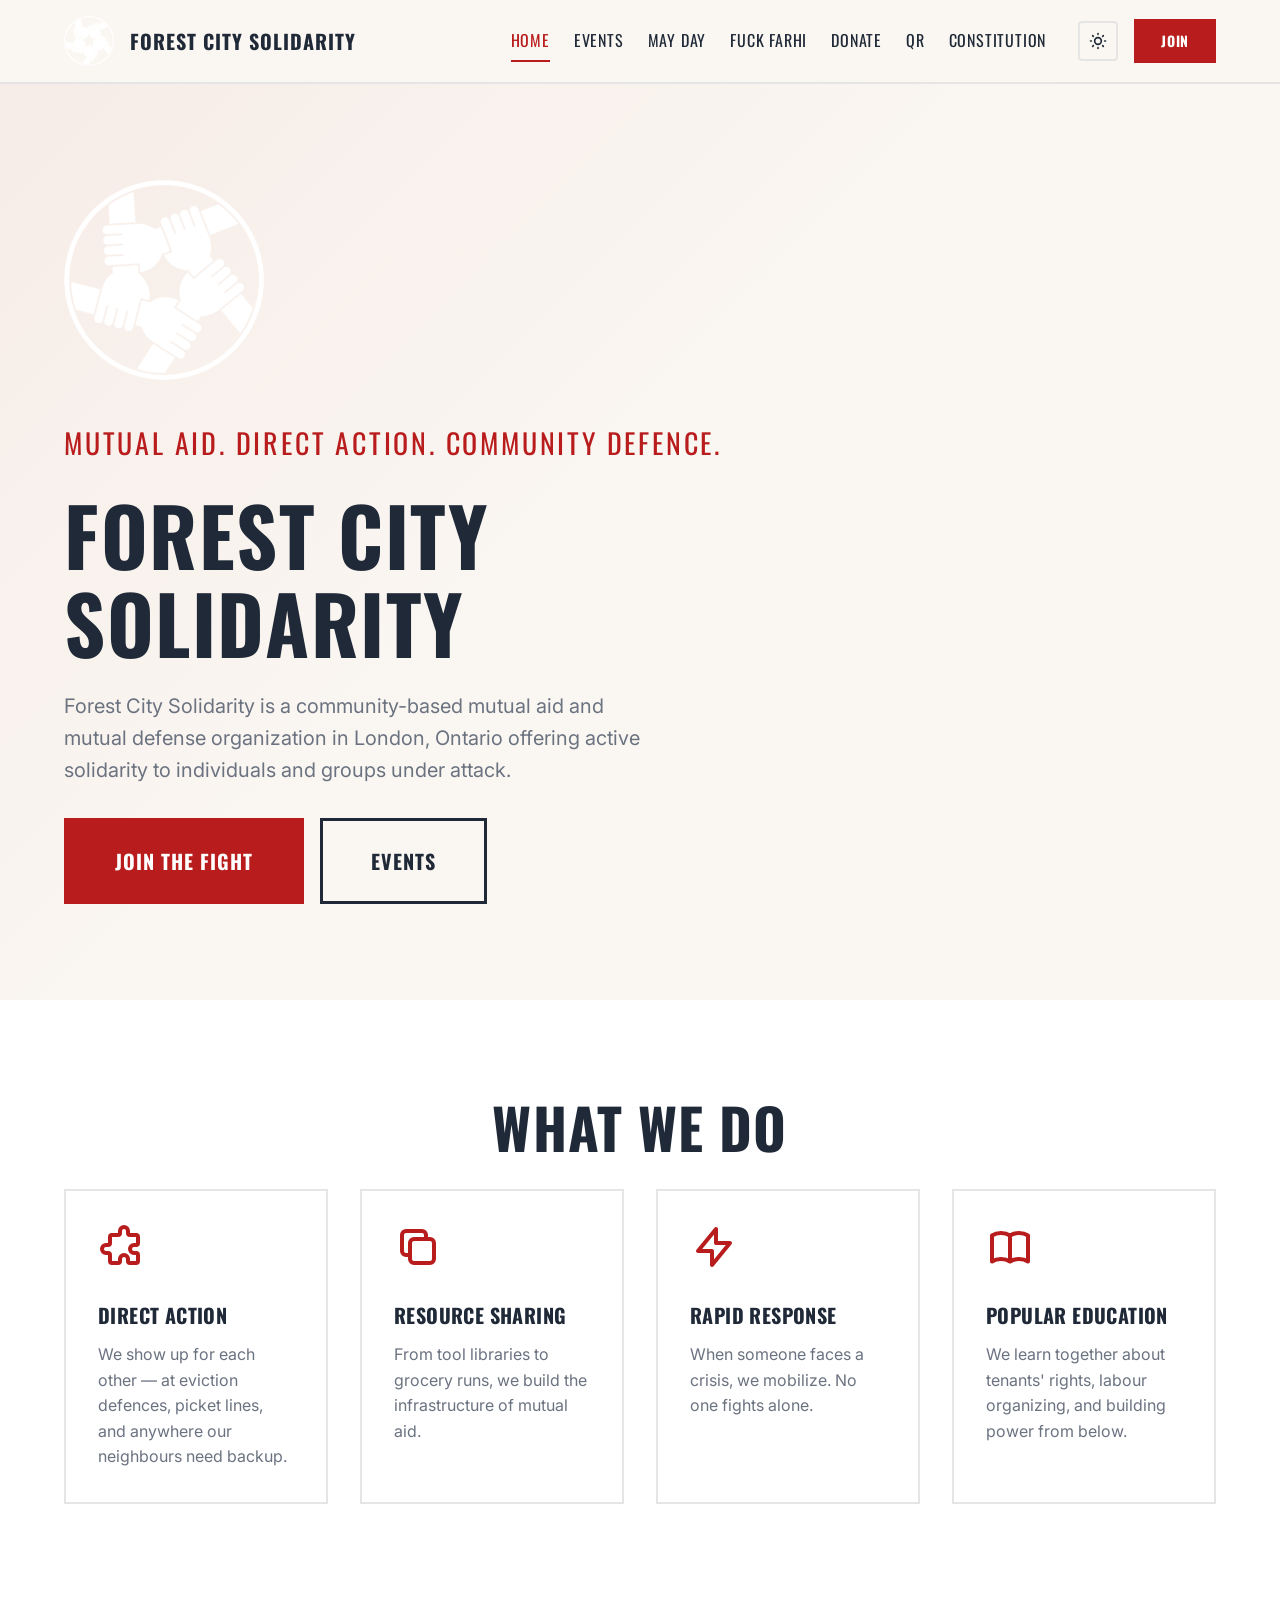
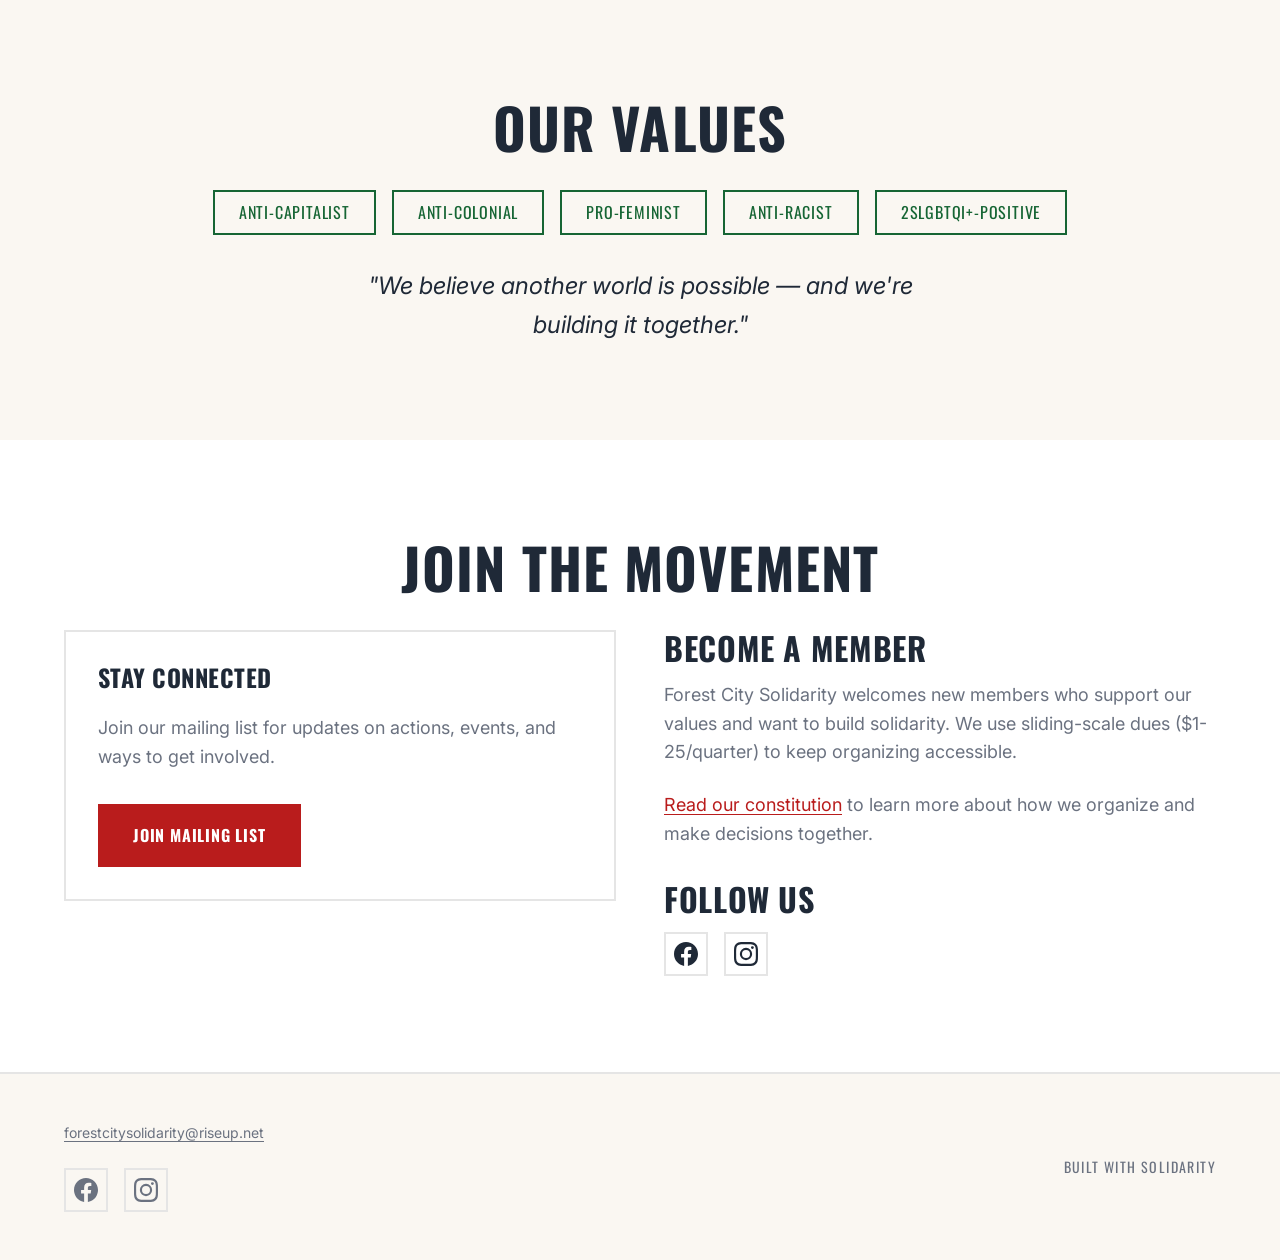
==== index.html @ 0727f21e "Initial import from forestcitysolidarity/site with donate page and nav updates" ====
<!DOCTYPE html>
<html lang="en">
<head>
  <meta charset="UTF-8">
  <meta name="viewport" content="width=device-width, initial-scale=1.0">
  <meta name="description" content="Forest City Solidarity is a community-based mutual aid and mutual defense organization in London, Ontario offering active solidarity to individuals and groups under attack.">
  <meta name="theme-color" content="#1A1A1A">

  <!-- Open Graph -->
  <meta property="og:title" content="Forest City Solidarity">
  <meta property="og:description" content="Mutual aid. Direct action. Community defence.">
  <meta property="og:type" content="website">
  <meta property="og:url" content="https://fcsolidarity.ca">
  <meta property="og:image" content="https://fcsolidarity.ca/images/og-image.png">

  <!-- Twitter -->
  <meta name="twitter:card" content="summary_large_image">
  <meta name="twitter:title" content="Forest City Solidarity">
  <meta name="twitter:description" content="Mutual aid. Direct action. Community defence.">

  <title>Forest City Solidarity</title>

  <!-- Fonts -->
  <link rel="preconnect" href="https://fonts.googleapis.com">
  <link rel="preconnect" href="https://fonts.gstatic.com" crossorigin>
  <link href="https://fonts.googleapis.com/css2?family=Inter:wght@400;500;600;700&family=Oswald:wght@500;700&display=swap" rel="stylesheet">

  <!-- Styles -->
  <link rel="stylesheet" href="css/style.css">

  <!-- Favicon -->
  <link rel="icon" href="favicon.ico" type="image/x-icon">
</head>
<body>
  <!-- Skip Link -->
  <a href="#main" class="skip-link">Skip to main content</a>

  <!-- Header -->
  <header class="header">
    <div class="header__inner">
      <a href="/" class="header__logo">
        <img src="images/logo.png" alt="Forest City Solidarity logo" width="50" height="50">
        <span class="header__logo-text">Forest City Solidarity</span>
      </a>

      <!-- Desktop Navigation -->
      <nav class="nav" aria-label="Main navigation">
        <ul class="nav__list">
          <li><a href="/" class="nav__link nav__link--active">Home</a></li>
          <li><a href="events.html" class="nav__link">Events</a></li>
          <li><a href="mayday.html" class="nav__link">May Day</a></li>
          <li><a href="farhi.html" class="nav__link">Fuck Farhi</a></li>
          <li><a href="donate.html" class="nav__link">Donate</a></li>
          <li><a href="https://fcs-qr.vercel.app" class="nav__link" target="_blank" rel="noopener noreferrer">QR</a></li>
          <li><a href="constitution.html" class="nav__link">Constitution</a></li>
        </ul>
        <div class="nav__actions">
          <button class="theme-toggle" data-theme-toggle aria-label="Switch to light mode">
            <svg class="theme-toggle__moon" xmlns="http://www.w3.org/2000/svg" fill="none" viewBox="0 0 24 24" stroke="currentColor" aria-hidden="true">
              <path stroke-linecap="round" stroke-linejoin="round" stroke-width="2" d="M20.354 15.354A9 9 0 018.646 3.646 9.003 9.003 0 0012 21a9.003 9.003 0 008.354-5.646z"/>
            </svg>
            <svg class="theme-toggle__sun" xmlns="http://www.w3.org/2000/svg" fill="none" viewBox="0 0 24 24" stroke="currentColor" aria-hidden="true">
              <path stroke-linecap="round" stroke-linejoin="round" stroke-width="2" d="M12 3v1m0 16v1m9-9h-1M4 12H3m15.364 6.364l-.707-.707M6.343 6.343l-.707-.707m12.728 0l-.707.707M6.343 17.657l-.707.707M16 12a4 4 0 11-8 0 4 4 0 018 0z"/>
            </svg>
          </button>
          <a href="#join" class="btn btn--primary btn--small">Join</a>
        </div>
      </nav>

      <!-- Mobile Navigation Toggle -->
      <button class="nav-toggle" data-nav-toggle aria-label="Open menu" aria-expanded="false" aria-controls="mobile-nav">
        <span class="nav-toggle__bar"></span>
        <span class="nav-toggle__bar"></span>
        <span class="nav-toggle__bar"></span>
      </button>
    </div>

    <!-- Mobile Navigation -->
    <nav class="mobile-nav" id="mobile-nav" data-mobile-nav aria-label="Mobile navigation">
      <ul class="mobile-nav__list">
        <li><a href="/" class="mobile-nav__link">Home</a></li>
        <li><a href="events.html" class="mobile-nav__link">Events</a></li>
        <li><a href="mayday.html" class="mobile-nav__link">May Day</a></li>
        <li><a href="farhi.html" class="mobile-nav__link">Fuck Farhi</a></li>
        <li><a href="donate.html" class="mobile-nav__link">Donate</a></li>
        <li><a href="https://fcs-qr.vercel.app" class="mobile-nav__link" target="_blank" rel="noopener noreferrer">QR</a></li>
        <li><a href="constitution.html" class="mobile-nav__link">Constitution</a></li>
      </ul>
      <div class="mobile-nav__actions">
        <button class="theme-toggle" data-theme-toggle aria-label="Switch to light mode">
          <svg class="theme-toggle__moon" xmlns="http://www.w3.org/2000/svg" fill="none" viewBox="0 0 24 24" stroke="currentColor" aria-hidden="true">
            <path stroke-linecap="round" stroke-linejoin="round" stroke-width="2" d="M20.354 15.354A9 9 0 018.646 3.646 9.003 9.003 0 0012 21a9.003 9.003 0 008.354-5.646z"/>
          </svg>
          <svg class="theme-toggle__sun" xmlns="http://www.w3.org/2000/svg" fill="none" viewBox="0 0 24 24" stroke="currentColor" aria-hidden="true">
            <path stroke-linecap="round" stroke-linejoin="round" stroke-width="2" d="M12 3v1m0 16v1m9-9h-1M4 12H3m15.364 6.364l-.707-.707M6.343 6.343l-.707-.707m12.728 0l-.707.707M6.343 17.657l-.707.707M16 12a4 4 0 11-8 0 4 4 0 018 0z"/>
          </svg>
        </button>
        <a href="#join" class="btn btn--primary">Join</a>
      </div>
    </nav>
  </header>

  <!-- Main Content -->
  <main id="main">

    <!-- Hero Section -->
    <section class="hero">
      <div class="container">
        <div class="hero__content">
          <img src="images/logo.png" alt="" class="hero__logo" aria-hidden="true">
          <p class="hero__tagline">Mutual aid. Direct action. Community defence.</p>
          <h1 class="hero__title">Forest City Solidarity</h1>
          <p class="hero__description">
            Forest City Solidarity is a community-based mutual aid and mutual defense organization in London, Ontario offering active solidarity to individuals and groups under attack.
          </p>
          <div class="hero__actions">
            <a href="#join" class="btn btn--primary btn--large">Join the Fight</a>
            <a href="events.html" class="btn btn--secondary btn--large">Events</a>
          </div>
        </div>
      </div>
    </section>


    <!-- What We Do Section -->
    <section class="pillars" id="what-we-do">
      <div class="container">
        <h2 class="text-center">What We Do</h2>
        <div class="pillars__grid">

          <article class="pillar">
            <svg class="pillar__icon" xmlns="http://www.w3.org/2000/svg" fill="none" viewBox="0 0 24 24" stroke="currentColor" aria-hidden="true">
              <path stroke-linecap="round" stroke-linejoin="round" stroke-width="2" d="M11 4a2 2 0 114 0v1a1 1 0 001 1h3a1 1 0 011 1v3a1 1 0 01-1 1h-1a2 2 0 100 4h1a1 1 0 011 1v3a1 1 0 01-1 1h-3a1 1 0 01-1-1v-1a2 2 0 10-4 0v1a1 1 0 01-1 1H7a1 1 0 01-1-1v-3a1 1 0 00-1-1H4a2 2 0 110-4h1a1 1 0 001-1V7a1 1 0 011-1h3a1 1 0 001-1V4z"/>
            </svg>
            <h3 class="pillar__title">Direct Action</h3>
            <p class="pillar__description">
              We show up for each other — at eviction defences, picket lines, and anywhere our neighbours need backup.
            </p>
          </article>

          <article class="pillar">
            <svg class="pillar__icon" xmlns="http://www.w3.org/2000/svg" fill="none" viewBox="0 0 24 24" stroke="currentColor" aria-hidden="true">
              <path stroke-linecap="round" stroke-linejoin="round" stroke-width="2" d="M8 16H6a2 2 0 01-2-2V6a2 2 0 012-2h8a2 2 0 012 2v2m-6 12h8a2 2 0 002-2v-8a2 2 0 00-2-2h-8a2 2 0 00-2 2v8a2 2 0 002 2z"/>
            </svg>
            <h3 class="pillar__title">Resource Sharing</h3>
            <p class="pillar__description">
              From tool libraries to grocery runs, we build the infrastructure of mutual aid.
            </p>
          </article>

          <article class="pillar">
            <svg class="pillar__icon" xmlns="http://www.w3.org/2000/svg" fill="none" viewBox="0 0 24 24" stroke="currentColor" aria-hidden="true">
              <path stroke-linecap="round" stroke-linejoin="round" stroke-width="2" d="M13 10V3L4 14h7v7l9-11h-7z"/>
            </svg>
            <h3 class="pillar__title">Rapid Response</h3>
            <p class="pillar__description">
              When someone faces a crisis, we mobilize. No one fights alone.
            </p>
          </article>

          <article class="pillar">
            <svg class="pillar__icon" xmlns="http://www.w3.org/2000/svg" fill="none" viewBox="0 0 24 24" stroke="currentColor" aria-hidden="true">
              <path stroke-linecap="round" stroke-linejoin="round" stroke-width="2" d="M12 6.253v13m0-13C10.832 5.477 9.246 5 7.5 5S4.168 5.477 3 6.253v13C4.168 18.477 5.754 18 7.5 18s3.332.477 4.5 1.253m0-13C13.168 5.477 14.754 5 16.5 5c1.747 0 3.332.477 4.5 1.253v13C19.832 18.477 18.247 18 16.5 18c-1.746 0-3.332.477-4.5 1.253"/>
            </svg>
            <h3 class="pillar__title">Popular Education</h3>
            <p class="pillar__description">
              We learn together about tenants' rights, labour organizing, and building power from below.
            </p>
          </article>

        </div>
      </div>
    </section>

    <!-- Values Section -->
    <section class="values">
      <div class="container">
        <h2>Our Values</h2>
        <ul class="values__list">
          <li class="values__item">Anti-capitalist</li>
          <li class="values__item">Anti-colonial</li>
          <li class="values__item">Pro-feminist</li>
          <li class="values__item">Anti-racist</li>
          <li class="values__item">2SLGBTQI+-positive</li>
        </ul>
        <p class="values__statement">
          "We believe another world is possible — and we're building it together."
        </p>
      </div>
    </section>

    <!-- Join Section -->
    <section class="join" id="join">
      <div class="container">
        <h2 class="text-center">Join the Movement</h2>
        <div class="join__grid">

          <div class="join__form-wrapper">
            <h3 class="join__form-title">Stay Connected</h3>
            <p class="text-muted">Join our mailing list for updates on actions, events, and ways to get involved.</p>

            <div class="mt-lg">
              <a href="mailto:fcs-news-subscribe@lists.riseup.net?subject=subscribe" class="btn btn--primary">Join Mailing List</a>
            </div>
          </div>

          <div class="join__info">
            <h3>Become a Member</h3>
            <p>
              Forest City Solidarity welcomes new members who support our values and want to build solidarity. We use sliding-scale dues ($1-25/quarter) to keep organizing accessible.
            </p>
            <p>
              <a href="constitution.html">Read our constitution</a> to learn more about how we organize and make decisions together.
            </p>

            <div class="join__social">
              <h3>Follow Us</h3>
              <div class="social-links">
                <a href="https://facebook.com/forestcitysolidarity" class="social-link" aria-label="Facebook" target="_blank" rel="noopener noreferrer">
                  <svg xmlns="http://www.w3.org/2000/svg" viewBox="0 0 24 24" fill="currentColor" aria-hidden="true">
                    <path d="M24 12.073c0-6.627-5.373-12-12-12s-12 5.373-12 12c0 5.99 4.388 10.954 10.125 11.854v-8.385H7.078v-3.47h3.047V9.43c0-3.007 1.792-4.669 4.533-4.669 1.312 0 2.686.235 2.686.235v2.953H15.83c-1.491 0-1.956.925-1.956 1.874v2.25h3.328l-.532 3.47h-2.796v8.385C19.612 23.027 24 18.062 24 12.073z"/>
                  </svg>
                </a>
                <a href="https://instagram.com/forestcitysolidarity" class="social-link" aria-label="Instagram" target="_blank" rel="noopener noreferrer">
                  <svg xmlns="http://www.w3.org/2000/svg" viewBox="0 0 24 24" fill="currentColor" aria-hidden="true">
                    <path d="M12 2.163c3.204 0 3.584.012 4.85.07 3.252.148 4.771 1.691 4.919 4.919.058 1.265.069 1.645.069 4.849 0 3.205-.012 3.584-.069 4.849-.149 3.225-1.664 4.771-4.919 4.919-1.266.058-1.644.07-4.85.07-3.204 0-3.584-.012-4.849-.07-3.26-.149-4.771-1.699-4.919-4.92-.058-1.265-.07-1.644-.07-4.849 0-3.204.013-3.583.07-4.849.149-3.227 1.664-4.771 4.919-4.919 1.266-.057 1.645-.069 4.849-.069zM12 0C8.741 0 8.333.014 7.053.072 2.695.272.273 2.69.073 7.052.014 8.333 0 8.741 0 12c0 3.259.014 3.668.072 4.948.2 4.358 2.618 6.78 6.98 6.98C8.333 23.986 8.741 24 12 24c3.259 0 3.668-.014 4.948-.072 4.354-.2 6.782-2.618 6.979-6.98.059-1.28.073-1.689.073-4.948 0-3.259-.014-3.667-.072-4.947-.196-4.354-2.617-6.78-6.979-6.98C15.668.014 15.259 0 12 0zm0 5.838a6.162 6.162 0 100 12.324 6.162 6.162 0 000-12.324zM12 16a4 4 0 110-8 4 4 0 010 8zm6.406-11.845a1.44 1.44 0 100 2.881 1.44 1.44 0 000-2.881z"/>
                  </svg>
                </a>
              </div>
            </div>
          </div>

        </div>
      </div>
    </section>

  </main>

  <!-- Footer -->
  <footer class="footer">
    <div class="container">
      <div class="footer__inner">
        <div class="footer__info">
          <p><a href="mailto:forestcitysolidarity@riseup.net">forestcitysolidarity@riseup.net</a></p>
          <div class="social-links" style="margin-top: 0.5rem;">
            <a href="https://facebook.com/forestcitysolidarity" class="social-link" aria-label="Facebook" target="_blank" rel="noopener noreferrer">
              <svg xmlns="http://www.w3.org/2000/svg" viewBox="0 0 24 24" fill="currentColor" aria-hidden="true">
                <path d="M24 12.073c0-6.627-5.373-12-12-12s-12 5.373-12 12c0 5.99 4.388 10.954 10.125 11.854v-8.385H7.078v-3.47h3.047V9.43c0-3.007 1.792-4.669 4.533-4.669 1.312 0 2.686.235 2.686.235v2.953H15.83c-1.491 0-1.956.925-1.956 1.874v2.25h3.328l-.532 3.47h-2.796v8.385C19.612 23.027 24 18.062 24 12.073z"/>
              </svg>
            </a>
            <a href="https://instagram.com/forestcitysolidarity" class="social-link" aria-label="Instagram" target="_blank" rel="noopener noreferrer">
              <svg xmlns="http://www.w3.org/2000/svg" viewBox="0 0 24 24" fill="currentColor" aria-hidden="true">
                <path d="M12 2.163c3.204 0 3.584.012 4.85.07 3.252.148 4.771 1.691 4.919 4.919.058 1.265.069 1.645.069 4.849 0 3.205-.012 3.584-.069 4.849-.149 3.225-1.664 4.771-4.919 4.919-1.266.058-1.644.07-4.85.07-3.204 0-3.584-.012-4.849-.07-3.26-.149-4.771-1.699-4.919-4.92-.058-1.265-.07-1.644-.07-4.849 0-3.204.013-3.583.07-4.849.149-3.227 1.664-4.771 4.919-4.919 1.266-.057 1.645-.069 4.849-.069zM12 0C8.741 0 8.333.014 7.053.072 2.695.272.273 2.69.073 7.052.014 8.333 0 8.741 0 12c0 3.259.014 3.668.072 4.948.2 4.358 2.618 6.78 6.98 6.98C8.333 23.986 8.741 24 12 24c3.259 0 3.668-.014 4.948-.072 4.354-.2 6.782-2.618 6.979-6.98.059-1.28.073-1.689.073-4.948 0-3.259-.014-3.667-.072-4.947-.196-4.354-2.617-6.78-6.979-6.98C15.668.014 15.259 0 12 0zm0 5.838a6.162 6.162 0 100 12.324 6.162 6.162 0 000-12.324zM12 16a4 4 0 110-8 4 4 0 010 8zm6.406-11.845a1.44 1.44 0 100 2.881 1.44 1.44 0 000-2.881z"/>
              </svg>
            </a>
          </div>
        </div>
        <p class="footer__tagline">Built with solidarity</p>
      </div>
    </div>
  </footer>

  <!-- Scripts -->
  <script src="js/main.js"></script>

  <!-- Tally Script (uncomment when Tally forms are set up)
  <script>
    var d=document,w="https://tally.so/widgets/embed.js",v=function(){"undefined"!=typeof Tally?Tally.loadEmbeds():d.querySelectorAll("iframe[data-tally-src]:not([src])").forEach((function(e){e.src=e.dataset.tallySrc}))};if("undefined"!=typeof Tally)v();else if(d.querySelector('script[src="'+w+'"]')==null){var s=d.createElement("script");s.src=w,s.onload=v,s.onerror=v,d.body.appendChild(s)}
  </script>
  -->
</body>
</html>
---- css/style.css ----
/* ==========================================================================
   Forest City Solidarity - Main Stylesheet
   Dark mode default, Soviet poster boldness + anarchist DIY energy
   ========================================================================== */

/* --------------------------------------------------------------------------
   CSS Custom Properties (Design Tokens)
   -------------------------------------------------------------------------- */

:root {
  /* Dark mode (default) */
  --bg: #1A1A1A;
  --bg-elevated: #252525;
  --text: #FAF7F2;
  --text-muted: #A8A29E;
  --accent-red: #B91C1C;
  --accent-red-hover: #991B1B;
  --accent-green: #166534;
  --accent-green-hover: #14532D;
  --border: #333333;

  /* Typography */
  --font-headline: 'Oswald', 'Arial Narrow', sans-serif;
  --font-body: 'Inter', -apple-system, BlinkMacSystemFont, 'Segoe UI', sans-serif;

  /* Spacing */
  --space-xs: 0.5rem;
  --space-sm: 1rem;
  --space-md: 1.5rem;
  --space-lg: 2rem;
  --space-xl: 3rem;
  --space-2xl: 4rem;
  --space-3xl: 6rem;

  /* Layout */
  --max-width: 1200px;
  --content-width: 800px;

  /* Transitions */
  --transition: 0.2s ease;
}

[data-theme="light"] {
  --bg: #FAF7F2;
  --bg-elevated: #FFFFFF;
  --text: #1F2937;
  --text-muted: #6B7280;
  --border: #E5E5E5;
}

/* --------------------------------------------------------------------------
   Reset & Base Styles
   -------------------------------------------------------------------------- */

*, *::before, *::after {
  box-sizing: border-box;
  margin: 0;
  padding: 0;
}

html {
  scroll-behavior: smooth;
  font-size: 16px;
}

body {
  font-family: var(--font-body);
  font-size: 1.125rem;
  line-height: 1.6;
  color: var(--text);
  background-color: var(--bg);
  transition: background-color var(--transition), color var(--transition);
  -webkit-font-smoothing: antialiased;
  -moz-osx-font-smoothing: grayscale;
}

/* Skip link for accessibility */
.skip-link {
  position: absolute;
  top: -100%;
  left: 50%;
  transform: translateX(-50%);
  background: var(--accent-red);
  color: var(--text);
  padding: var(--space-sm) var(--space-md);
  z-index: 1000;
  text-decoration: none;
  font-weight: 600;
}

.skip-link:focus {
  top: var(--space-sm);
}

/* --------------------------------------------------------------------------
   Typography
   -------------------------------------------------------------------------- */

h1, h2, h3, h4, h5, h6 {
  font-family: var(--font-headline);
  font-weight: 700;
  line-height: 1.1;
  text-transform: uppercase;
  letter-spacing: 0.02em;
}

h1 {
  font-size: clamp(2.5rem, 8vw, 5rem);
}

h2 {
  font-size: clamp(2rem, 5vw, 3.5rem);
  margin-bottom: var(--space-lg);
}

h3 {
  font-size: clamp(1.5rem, 3vw, 2rem);
  margin-bottom: var(--space-sm);
}

p {
  margin-bottom: var(--space-md);
}

p:last-child {
  margin-bottom: 0;
}

a {
  color: var(--accent-red);
  text-decoration: underline;
  text-underline-offset: 3px;
  transition: color var(--transition);
}

a:hover,
a:focus {
  color: var(--accent-red-hover);
}

strong {
  font-weight: 700;
}

/* --------------------------------------------------------------------------
   Layout Components
   -------------------------------------------------------------------------- */

.container {
  width: 100%;
  max-width: var(--max-width);
  margin: 0 auto;
  padding: 0 var(--space-md);
}

.container--narrow {
  max-width: var(--content-width);
}

section {
  padding: var(--space-3xl) 0;
}

/* --------------------------------------------------------------------------
   Header & Navigation
   -------------------------------------------------------------------------- */

.header {
  position: sticky;
  top: 0;
  z-index: 100;
  background-color: var(--bg);
  border-bottom: 2px solid var(--border);
  transition: background-color var(--transition);
}

.header__inner {
  display: flex;
  align-items: center;
  justify-content: space-between;
  padding: var(--space-sm) var(--space-md);
  max-width: var(--max-width);
  margin: 0 auto;
}

.header__logo {
  display: flex;
  align-items: center;
  gap: var(--space-sm);
  text-decoration: none;
  color: var(--text);
}

.header__logo img {
  height: 50px;
  width: auto;
}

.header__logo-text {
  font-family: var(--font-headline);
  font-size: 0.875rem;
  font-weight: 700;
  text-transform: uppercase;
  letter-spacing: 0.05em;
}

@media (min-width: 768px) {
  .header__logo-text {
    font-size: 1.25rem;
  }
}

/* Desktop Navigation */
.nav {
  display: none;
}

@media (min-width: 768px) {
  .nav {
    display: flex;
    align-items: center;
    gap: var(--space-lg);
  }
}

.nav__list {
  display: flex;
  list-style: none;
  gap: var(--space-md);
}

.nav__link {
  font-family: var(--font-headline);
  font-size: 1rem;
  text-transform: uppercase;
  letter-spacing: 0.05em;
  text-decoration: none;
  color: var(--text);
  padding: var(--space-xs) 0;
  border-bottom: 2px solid transparent;
  transition: border-color var(--transition), color var(--transition);
}

.nav__link:hover,
.nav__link:focus,
.nav__link--active {
  color: var(--accent-red);
  border-bottom-color: var(--accent-red);
}

.nav__actions {
  display: flex;
  align-items: center;
  gap: var(--space-sm);
}

/* Mobile Navigation Toggle */
.nav-toggle {
  display: flex;
  flex-direction: column;
  justify-content: center;
  gap: 5px;
  width: 30px;
  height: 30px;
  background: none;
  border: none;
  cursor: pointer;
  padding: 0;
}

@media (min-width: 768px) {
  .nav-toggle {
    display: none;
  }
}

.nav-toggle__bar {
  width: 100%;
  height: 3px;
  background-color: var(--text);
  transition: transform var(--transition), opacity var(--transition);
}

.nav-toggle[aria-expanded="true"] .nav-toggle__bar:nth-child(1) {
  transform: translateY(8px) rotate(45deg);
}

.nav-toggle[aria-expanded="true"] .nav-toggle__bar:nth-child(2) {
  opacity: 0;
}

.nav-toggle[aria-expanded="true"] .nav-toggle__bar:nth-child(3) {
  transform: translateY(-8px) rotate(-45deg);
}

/* Mobile Navigation Menu */
.mobile-nav {
  display: none;
  position: fixed;
  top: 68px;
  left: 0;
  right: 0;
  bottom: 0;
  background-color: var(--bg);
  padding: var(--space-lg);
  z-index: 99;
}

.mobile-nav.is-open {
  display: block;
}

@media (min-width: 768px) {
  .mobile-nav {
    display: none !important;
  }
}

.mobile-nav__list {
  list-style: none;
  display: flex;
  flex-direction: column;
  gap: var(--space-md);
}

.mobile-nav__link {
  font-family: var(--font-headline);
  font-size: 1.5rem;
  text-transform: uppercase;
  text-decoration: none;
  color: var(--text);
  display: block;
  padding: var(--space-sm) 0;
  border-bottom: 1px solid var(--border);
}

.mobile-nav__link:hover,
.mobile-nav__link:focus {
  color: var(--accent-red);
}

.mobile-nav__actions {
  margin-top: var(--space-lg);
  display: flex;
  flex-direction: column;
  gap: var(--space-sm);
}

/* Theme Toggle */
.theme-toggle {
  background: none;
  border: 2px solid var(--border);
  border-radius: 4px;
  padding: var(--space-xs);
  cursor: pointer;
  display: flex;
  align-items: center;
  justify-content: center;
  width: 40px;
  height: 40px;
  color: var(--text);
  transition: border-color var(--transition), color var(--transition);
}

.theme-toggle:hover,
.theme-toggle:focus {
  border-color: var(--accent-red);
  color: var(--accent-red);
}

.theme-toggle svg {
  width: 20px;
  height: 20px;
}

.theme-toggle__sun {
  display: none;
}

.theme-toggle__moon {
  display: block;
}

[data-theme="light"] .theme-toggle__sun {
  display: block;
}

[data-theme="light"] .theme-toggle__moon {
  display: none;
}

/* --------------------------------------------------------------------------
   Buttons
   -------------------------------------------------------------------------- */

.btn {
  display: inline-flex;
  align-items: center;
  justify-content: center;
  gap: var(--space-xs);
  font-family: var(--font-headline);
  font-size: 1rem;
  font-weight: 700;
  text-transform: uppercase;
  letter-spacing: 0.05em;
  text-decoration: none;
  padding: var(--space-sm) var(--space-lg);
  border: 3px solid transparent;
  cursor: pointer;
  transition: all var(--transition);
}

.btn--primary {
  background-color: var(--accent-red);
  color: #FFFFFF;
  border-color: var(--accent-red);
}

.btn--primary:hover,
.btn--primary:focus {
  background-color: var(--accent-red-hover);
  border-color: var(--accent-red-hover);
  color: #FFFFFF;
}

.btn--secondary {
  background-color: transparent;
  color: var(--text);
  border-color: var(--text);
}

.btn--secondary:hover,
.btn--secondary:focus {
  background-color: var(--text);
  color: var(--bg);
}

.btn--large {
  font-size: 1.25rem;
  padding: var(--space-md) var(--space-xl);
}

.btn--small {
  font-size: 0.875rem;
  padding: var(--space-xs) var(--space-md);
}

/* --------------------------------------------------------------------------
   Hero Section
   -------------------------------------------------------------------------- */

.hero {
  min-height: 80vh;
  display: flex;
  align-items: center;
  padding: var(--space-3xl) 0;
  position: relative;
  overflow: hidden;
}

.hero::before {
  content: '';
  position: absolute;
  top: 0;
  left: 0;
  right: 0;
  bottom: 0;
  background: linear-gradient(135deg, var(--accent-red) 0%, transparent 50%);
  opacity: 0.05;
  pointer-events: none;
}

.hero__content {
  max-width: var(--content-width);
  position: relative;
  z-index: 1;
}

.hero__logo {
  width: 150px;
  height: auto;
  margin-bottom: var(--space-lg);
}

@media (min-width: 768px) {
  .hero__logo {
    width: 200px;
  }
}

.hero__tagline {
  font-family: var(--font-headline);
  font-size: clamp(1.25rem, 3vw, 1.75rem);
  text-transform: uppercase;
  letter-spacing: 0.1em;
  color: var(--accent-red);
  margin-bottom: var(--space-md);
}

.hero__title {
  margin-bottom: var(--space-md);
}

.hero__description {
  font-size: 1.25rem;
  color: var(--text-muted);
  max-width: 600px;
  margin-bottom: var(--space-lg);
}

.hero__actions {
  display: flex;
  flex-wrap: wrap;
  gap: var(--space-sm);
}

/* --------------------------------------------------------------------------
   Event Banner
   -------------------------------------------------------------------------- */

.event-banner {
  background-color: var(--color-accent);
  color: white;
  padding: var(--space-lg) 0;
}

.event-banner--featured {
  background: linear-gradient(135deg, var(--accent-red) 0%, #991b1b 100%);
  padding: var(--space-xl) 0;
  border-bottom: 4px solid rgba(0, 0, 0, 0.2);
}

.event-banner__label {
  display: inline-block;
  background-color: rgba(255, 255, 255, 0.2);
  padding: var(--space-xs) var(--space-sm);
  font-family: var(--font-heading);
  font-size: 0.75rem;
  font-weight: 700;
  text-transform: uppercase;
  letter-spacing: 0.1em;
  margin-bottom: var(--space-sm);
}

.event-banner__content {
  display: flex;
  flex-wrap: wrap;
  align-items: center;
  justify-content: space-between;
  gap: var(--space-md);
}

.event-banner__title {
  font-family: var(--font-heading);
  font-size: var(--text-xl);
  font-weight: 700;
  margin-bottom: var(--space-xs);
}

.event-banner__description {
  opacity: 0.9;
}

/* --------------------------------------------------------------------------
   What We Do Section (Pillars)
   -------------------------------------------------------------------------- */

.pillars {
  background-color: var(--bg-elevated);
}

.pillars__grid {
  display: grid;
  grid-template-columns: 1fr;
  gap: var(--space-lg);
}

@media (min-width: 640px) {
  .pillars__grid {
    grid-template-columns: repeat(2, 1fr);
  }
}

@media (min-width: 1024px) {
  .pillars__grid {
    grid-template-columns: repeat(4, 1fr);
  }
}

.pillar {
  padding: var(--space-lg);
  border: 2px solid var(--border);
  transition: border-color var(--transition), transform var(--transition);
}

.pillar:hover {
  border-color: var(--accent-red);
  transform: translateY(-4px);
}

.pillar__icon {
  width: 48px;
  height: 48px;
  margin-bottom: var(--space-md);
  color: var(--accent-red);
}

.pillar__title {
  font-size: 1.25rem;
  margin-bottom: var(--space-sm);
}

.pillar__description {
  color: var(--text-muted);
  font-size: 1rem;
}

/* --------------------------------------------------------------------------
   Values Section
   -------------------------------------------------------------------------- */

.values {
  text-align: center;
}

.values__list {
  display: flex;
  flex-wrap: wrap;
  justify-content: center;
  gap: var(--space-sm);
  margin-bottom: var(--space-lg);
  list-style: none;
}

.values__item {
  font-family: var(--font-headline);
  font-size: 1rem;
  text-transform: uppercase;
  letter-spacing: 0.05em;
  padding: var(--space-xs) var(--space-md);
  border: 2px solid var(--accent-green);
  color: var(--accent-green);
}

.values__statement {
  font-size: 1.5rem;
  font-style: italic;
  max-width: 600px;
  margin: 0 auto;
}

/* --------------------------------------------------------------------------
   Join Section
   -------------------------------------------------------------------------- */

.join {
  background-color: var(--bg-elevated);
}

.join__grid {
  display: grid;
  grid-template-columns: 1fr;
  gap: var(--space-xl);
}

@media (min-width: 768px) {
  .join__grid {
    grid-template-columns: 1fr 1fr;
    align-items: start;
  }
}

.join__form-wrapper {
  padding: var(--space-lg);
  border: 2px solid var(--border);
}

.join__form-title {
  font-size: 1.5rem;
  margin-bottom: var(--space-md);
}

/* Form Styles */
.form__group {
  margin-bottom: var(--space-md);
}

.form__label {
  display: block;
  font-family: var(--font-headline);
  font-size: 0.875rem;
  text-transform: uppercase;
  letter-spacing: 0.05em;
  margin-bottom: var(--space-xs);
}

.form__input {
  width: 100%;
  padding: var(--space-sm);
  font-family: var(--font-body);
  font-size: 1rem;
  background-color: var(--bg);
  border: 2px solid var(--border);
  color: var(--text);
  transition: border-color var(--transition);
}

.form__input:focus {
  outline: none;
  border-color: var(--accent-red);
}

.form__input::placeholder {
  color: var(--text-muted);
}

.join__info h3 {
  margin-bottom: var(--space-sm);
}

.join__info p {
  color: var(--text-muted);
}

.join__social {
  margin-top: var(--space-lg);
}

.social-links {
  display: flex;
  gap: var(--space-sm);
  margin-top: var(--space-sm);
}

.social-link {
  display: flex;
  align-items: center;
  justify-content: center;
  width: 44px;
  height: 44px;
  border: 2px solid var(--border);
  color: var(--text);
  text-decoration: none;
  transition: all var(--transition);
}

.social-link:hover,
.social-link:focus {
  border-color: var(--accent-red);
  color: var(--accent-red);
}

.social-link svg {
  width: 24px;
  height: 24px;
}

/* --------------------------------------------------------------------------
   Footer
   -------------------------------------------------------------------------- */

.footer {
  border-top: 2px solid var(--border);
  padding: var(--space-xl) 0;
}

.footer__inner {
  display: flex;
  flex-direction: column;
  gap: var(--space-md);
  align-items: center;
  text-align: center;
}

@media (min-width: 768px) {
  .footer__inner {
    flex-direction: row;
    justify-content: space-between;
    text-align: left;
  }
}

.footer__info {
  color: var(--text-muted);
  font-size: 0.875rem;
}

.footer__info a {
  color: var(--text-muted);
}

.footer__info a:hover {
  color: var(--accent-red);
}

.footer__tagline {
  font-family: var(--font-headline);
  text-transform: uppercase;
  letter-spacing: 0.1em;
  font-size: 0.875rem;
  color: var(--text-muted);
}

/* --------------------------------------------------------------------------
   Campaign Page Styles (Farhi)
   -------------------------------------------------------------------------- */

.campaign-hero {
  min-height: 60vh;
  display: flex;
  align-items: center;
  text-align: center;
  background: linear-gradient(135deg, var(--accent-red) 0%, #7F1D1D 100%);
  color: #FFFFFF;
}

.campaign-hero h1 {
  font-size: clamp(4rem, 15vw, 10rem);
  line-height: 0.9;
  margin-bottom: var(--space-md);
}

.campaign-hero__subtitle {
  font-size: clamp(1.25rem, 3vw, 1.75rem);
  max-width: 600px;
  margin: 0 auto;
  opacity: 0.9;
}

/* Protest Details Section */
.protest-details {
  background-color: var(--bg);
  padding: var(--space-xl) 0;
  border-bottom: 2px solid var(--border);
}

.protest-details__content {
  text-align: center;
}

.protest-details__date {
  font-family: var(--font-headline);
  font-size: clamp(1.25rem, 3vw, 1.75rem);
  text-transform: uppercase;
  letter-spacing: 0.05em;
  color: var(--text);
  margin-bottom: var(--space-xs);
}

.protest-details__location {
  font-family: var(--font-headline);
  font-size: clamp(1.5rem, 4vw, 2.5rem);
  text-transform: uppercase;
  letter-spacing: 0.05em;
  color: var(--accent-red);
  margin-bottom: var(--space-md);
}

/* Events Page Styles */

.featured-event {
  padding: var(--space-xl) 0;
  background-color: var(--bg);
}

.event-card {
  display: flex;
  gap: var(--space-lg);
  padding: var(--space-lg);
  background-color: var(--bg-elevated);
  border: 2px solid var(--border);
  margin-top: var(--space-lg);
}

.event-card--featured {
  border-color: var(--accent-red);
  flex-direction: column;
}

@media (min-width: 640px) {
  .event-card--featured {
    flex-direction: row;
    align-items: flex-start;
  }
}

.event-card__date {
  display: flex;
  flex-direction: column;
  align-items: center;
  justify-content: center;
  min-width: 80px;
  padding: var(--space-md);
  background-color: var(--accent-red);
  color: white;
}

.event-card__day {
  font-family: var(--font-heading);
  font-size: 2rem;
  font-weight: 700;
  line-height: 1;
}

.event-card__month {
  font-family: var(--font-heading);
  font-size: 0.875rem;
  font-weight: 500;
  text-transform: uppercase;
  letter-spacing: 0.1em;
}

.event-card__content {
  flex: 1;
}

.event-card__title {
  font-family: var(--font-heading);
  font-size: var(--text-xl);
  font-weight: 700;
  margin-bottom: var(--space-xs);
}

.event-card__time,
.event-card__location {
  color: var(--text-muted);
  margin-bottom: var(--space-xs);
}

.event-card__description {
  margin: var(--space-md) 0;
}

.event-card__actions {
  display: flex;
  flex-wrap: wrap;
  gap: var(--space-sm);
}

.fce-events {
  padding: var(--space-xl) 0;
  background-color: var(--bg-elevated);
}

.calendar-section {
  padding: var(--space-xl) 0;
  background-color: var(--bg);
}

.calendar-embed {
  margin-top: var(--space-lg);
  border: 2px solid var(--border);
}

/* Stats Section */
.stats {
  background-color: var(--bg-elevated);
}

.stats__grid {
  display: grid;
  grid-template-columns: 1fr;
  gap: var(--space-md);
}

@media (min-width: 640px) {
  .stats__grid {
    grid-template-columns: repeat(2, 1fr);
  }
}

@media (min-width: 1024px) {
  .stats__grid {
    grid-template-columns: repeat(4, 1fr);
  }
}

.stat {
  padding: var(--space-lg);
  border: 2px solid var(--border);
  text-align: center;
}

.stat__number {
  font-family: var(--font-headline);
  font-size: clamp(2.5rem, 5vw, 4rem);
  font-weight: 700;
  color: var(--accent-red);
  line-height: 1;
  margin-bottom: var(--space-xs);
}

.stat__label {
  font-size: 0.875rem;
  color: var(--text-muted);
  text-transform: uppercase;
  letter-spacing: 0.05em;
}

.stats__description {
  margin-top: var(--space-xl);
  max-width: var(--content-width);
  margin-left: auto;
  margin-right: auto;
  text-align: center;
  font-size: 1.25rem;
  color: var(--text-muted);
}

/* Demand Section */
.demand {
  text-align: center;
}

.demand__content {
  max-width: var(--content-width);
  margin: 0 auto;
}

.demand__title {
  color: var(--accent-red);
}

.demand__description {
  font-size: 1.25rem;
  margin-bottom: var(--space-lg);
}

.demand__quote {
  font-size: 1.5rem;
  font-style: italic;
  padding: var(--space-lg);
  border-left: 4px solid var(--accent-red);
  background-color: var(--bg-elevated);
  text-align: left;
  margin: var(--space-xl) 0;
}

/* Action Section */
.action {
  background-color: var(--bg-elevated);
}

.action__card {
  max-width: var(--content-width);
  margin: 0 auto var(--space-xl);
  padding: var(--space-xl);
  border: 3px solid var(--accent-red);
  text-align: center;
}

.action__date {
  font-family: var(--font-headline);
  font-size: 1.5rem;
  text-transform: uppercase;
  color: var(--accent-red);
  margin-bottom: var(--space-sm);
}

.action__location {
  font-size: 1.25rem;
  margin-bottom: var(--space-xs);
}

.action__time {
  color: var(--text-muted);
  margin-bottom: var(--space-md);
}

.action__description {
  margin-bottom: var(--space-lg);
}

/* RSVP Form */
.rsvp {
  max-width: var(--content-width);
  margin: 0 auto;
}

.rsvp__title {
  text-align: center;
  margin-bottom: var(--space-lg);
}

/* Shareable Graphics Section */
.graphics {
  text-align: center;
}

.graphics__grid {
  display: grid;
  grid-template-columns: repeat(auto-fit, minmax(250px, 1fr));
  gap: var(--space-md);
  margin-top: var(--space-lg);
}

.graphic-card {
  border: 2px solid var(--border);
  overflow: hidden;
}

.graphic-card__image {
  width: 100%;
  aspect-ratio: 1;
  background-color: var(--bg-elevated);
  display: flex;
  align-items: center;
  justify-content: center;
  color: var(--text-muted);
  font-size: 0.875rem;
  overflow: hidden;
}

.graphic-card__image img {
  width: 100%;
  height: 100%;
  object-fit: cover;
}

.graphic-card__actions {
  display: flex;
  border-top: 2px solid var(--border);
}

.graphic-card__btn {
  flex: 1;
  padding: var(--space-sm);
  font-family: var(--font-headline);
  font-size: 0.875rem;
  text-transform: uppercase;
  text-decoration: none;
  text-align: center;
  color: var(--text);
  background: none;
  border: none;
  cursor: pointer;
  transition: all var(--transition);
}

.graphic-card__btn:hover {
  background-color: var(--accent-red);
  color: #FFFFFF;
}

.graphic-card__btn + .graphic-card__btn {
  border-left: 2px solid var(--border);
}

/* Bottom CTA */
.bottom-cta {
  text-align: center;
  padding: var(--space-3xl) 0;
}

.bottom-cta p {
  font-size: 1.25rem;
  margin-bottom: var(--space-lg);
}

/* --------------------------------------------------------------------------
   Constitution Page
   -------------------------------------------------------------------------- */

.constitution {
  padding: var(--space-3xl) 0;
}

.constitution__content {
  max-width: var(--content-width);
  margin: 0 auto;
}

.constitution__content h1 {
  text-align: center;
  margin-bottom: var(--space-sm);
}

.constitution__date {
  text-align: center;
  font-family: var(--font-headline);
  font-size: 1.125rem;
  text-transform: uppercase;
  letter-spacing: 0.05em;
  color: var(--text-muted);
  margin-bottom: var(--space-3xl);
}

.constitution__body {
  text-align: left;
}

.constitution__heading {
  font-size: clamp(1.5rem, 3vw, 2rem);
  margin-top: var(--space-2xl);
  margin-bottom: var(--space-md);
  color: var(--accent-red);
}

.constitution__body > .constitution__heading:first-child {
  margin-top: 0;
}

.constitution__subheading {
  font-size: clamp(1.25rem, 2.5vw, 1.5rem);
  margin-top: var(--space-lg);
  margin-bottom: var(--space-sm);
}

.constitution__list {
  margin-left: var(--space-lg);
  margin-bottom: var(--space-md);
}

.constitution__list li {
  margin-bottom: var(--space-sm);
  padding-left: var(--space-xs);
}

/* Campaign Update Section (Farhi) */
.campaign-update {
  background-color: var(--bg-elevated);
  padding: var(--space-3xl) 0;
  border-bottom: 2px solid var(--border);
}

.campaign-update__content {
  max-width: var(--content-width);
  margin: 0 auto;
  text-align: center;
}

.campaign-update__content h2 {
  color: var(--accent-red);
  margin-bottom: var(--space-lg);
}

.campaign-update__content p {
  font-size: 1.125rem;
  color: var(--text-muted);
  margin-bottom: var(--space-md);
}

/* --------------------------------------------------------------------------
   Utility Classes
   -------------------------------------------------------------------------- */

.sr-only {
  position: absolute;
  width: 1px;
  height: 1px;
  padding: 0;
  margin: -1px;
  overflow: hidden;
  clip: rect(0, 0, 0, 0);
  white-space: nowrap;
  border: 0;
}

.text-center {
  text-align: center;
}

.text-muted {
  color: var(--text-muted);
}

.mt-lg {
  margin-top: var(--space-lg);
}

.mb-lg {
  margin-bottom: var(--space-lg);
}

/* Focus styles for accessibility */
:focus-visible {
  outline: 3px solid var(--accent-red);
  outline-offset: 2px;
}

/* Reduced motion preference */
@media (prefers-reduced-motion: reduce) {
  *,
  *::before,
  *::after {
    animation-duration: 0.01ms !important;
    animation-iteration-count: 1 !important;
    transition-duration: 0.01ms !important;
  }

  html {
    scroll-behavior: auto;
  }
}
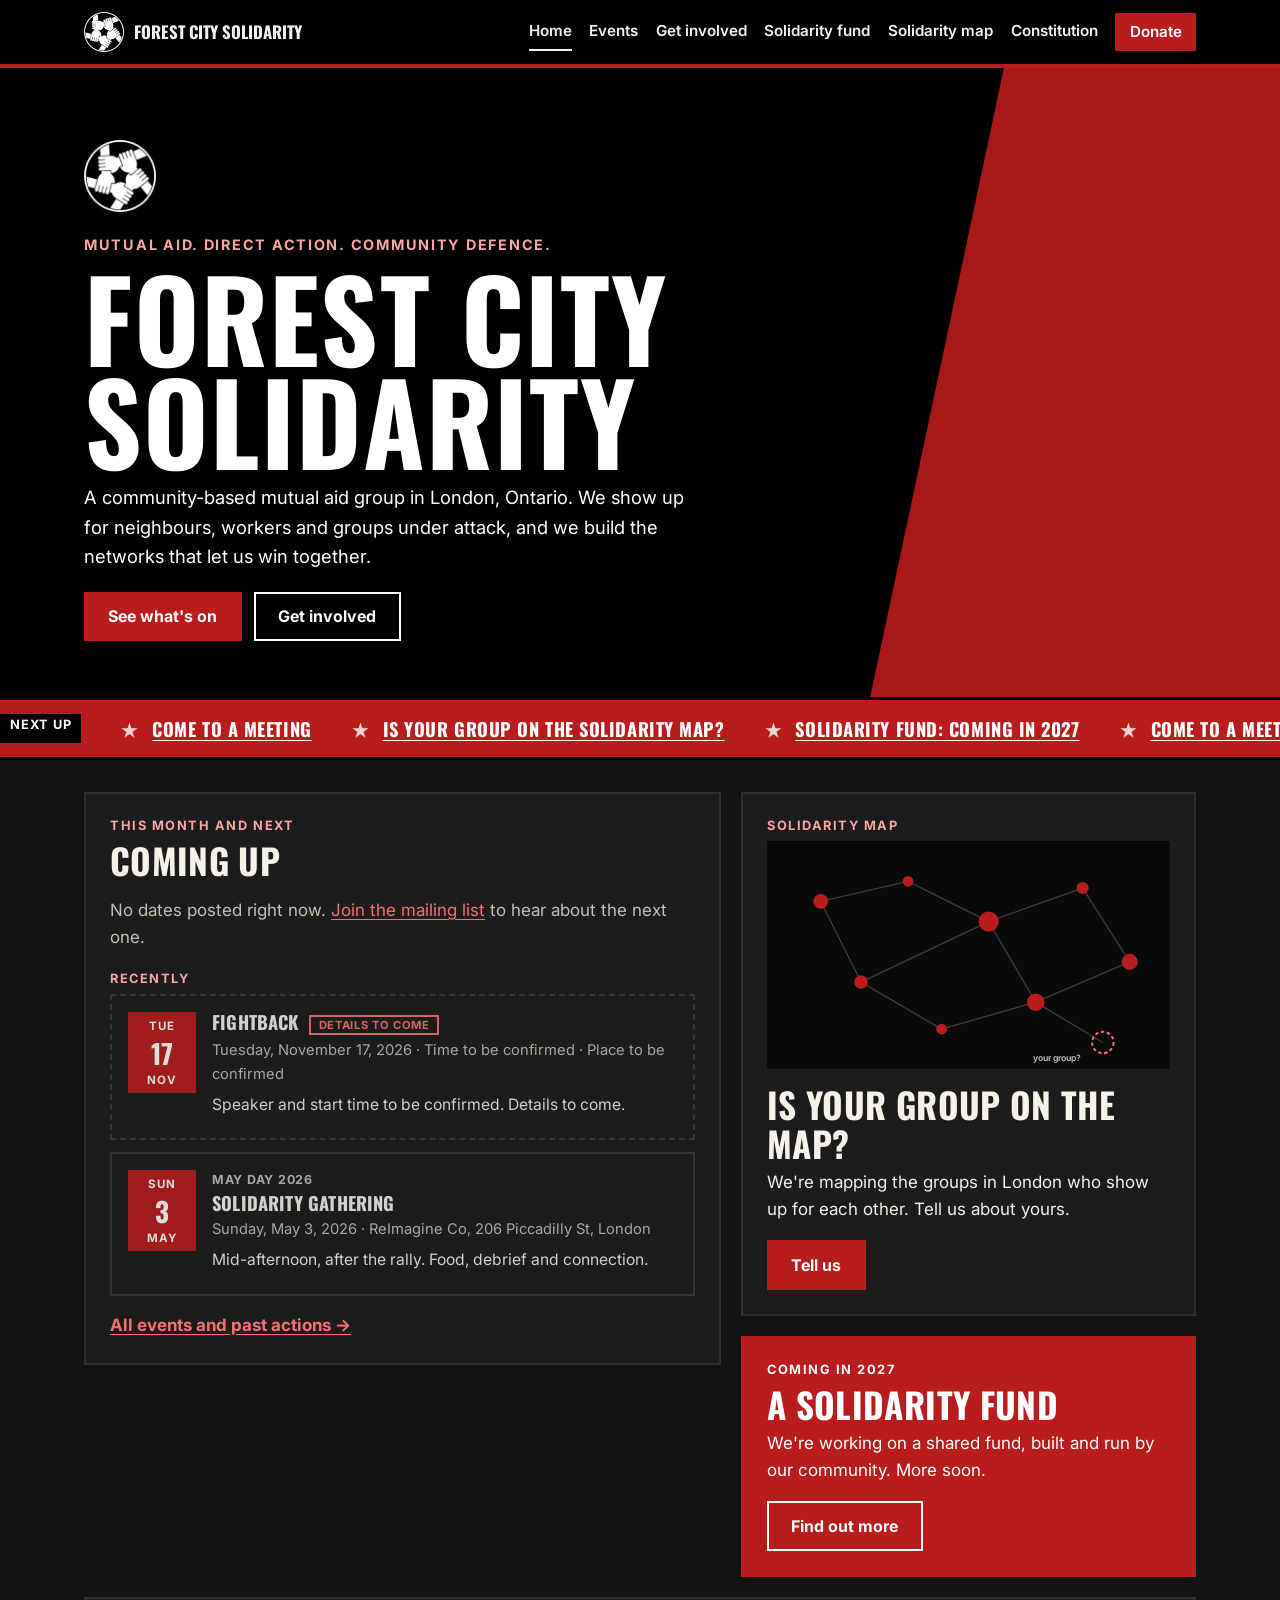
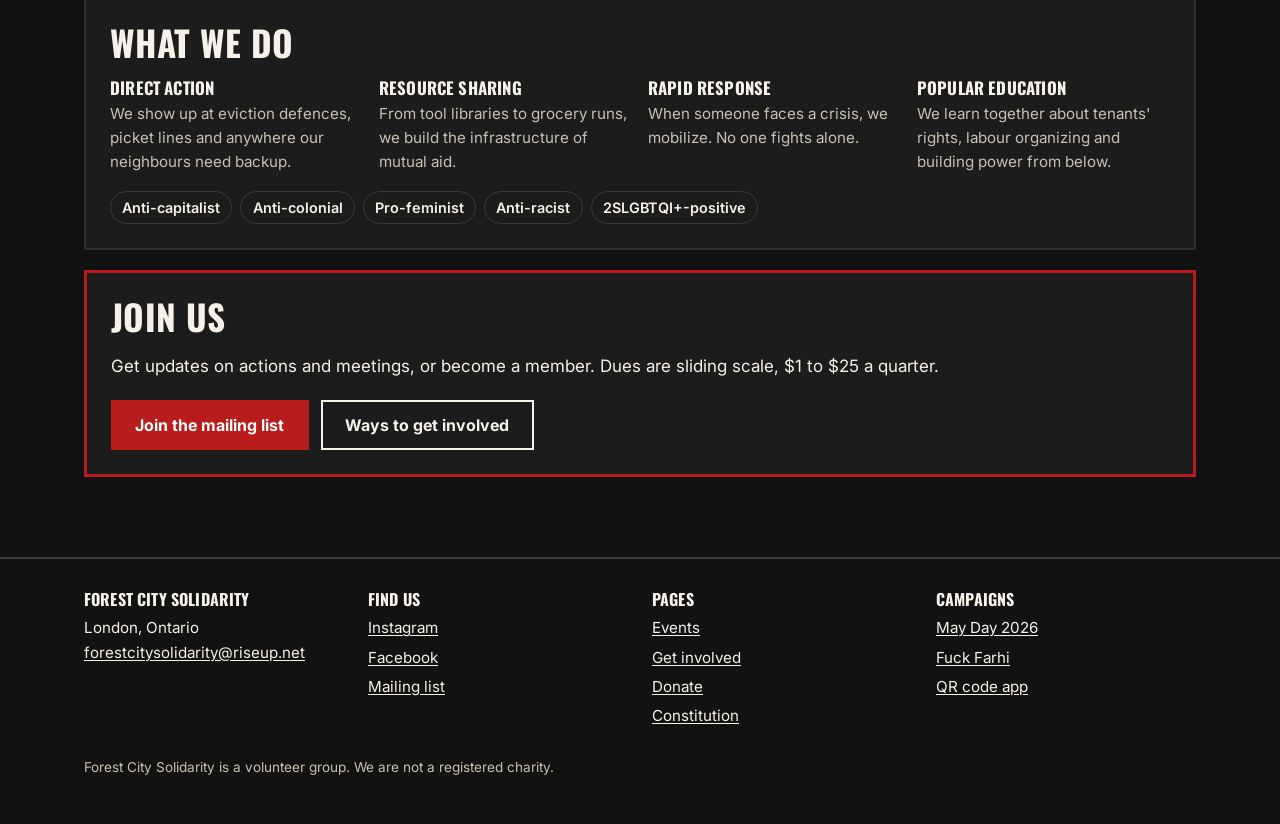
==== commit 32c9ce36: "New site: shared content, events from one CSV, three swappable themes - Pages: home, events (upcomin" ====
--- a/index.html
+++ b/index.html
@@ -1,272 +1,170 @@
 <!DOCTYPE html>
-<html lang="en">
+<html lang="en-CA">
 <head>
   <meta charset="UTF-8">
-  <meta name="viewport" content="width=device-width, initial-scale=1.0">
-  <meta name="description" content="Forest City Solidarity is a community-based mutual aid and mutual defense organization in London, Ontario offering active solidarity to individuals and groups under attack.">
-  <meta name="theme-color" content="#1A1A1A">
-
-  <!-- Open Graph -->
+  <meta name="viewport" content="width=device-width, initial-scale=1">
+  <title>Forest City Solidarity</title>
+  <meta name="description" content="Forest City Solidarity is a community-based mutual aid group in London, Ontario. Events, ways to get involved, and how to support the work.">
   <meta property="og:title" content="Forest City Solidarity">
-  <meta property="og:description" content="Mutual aid. Direct action. Community defence.">
+  <meta property="og:description" content="Forest City Solidarity is a community-based mutual aid group in London, Ontario. Events, ways to get involved, and how to support the work.">
   <meta property="og:type" content="website">
-  <meta property="og:url" content="https://fcsolidarity.ca">
-  <meta property="og:image" content="https://fcsolidarity.ca/images/og-image.png">
-
-  <!-- Twitter -->
-  <meta name="twitter:card" content="summary_large_image">
-  <meta name="twitter:title" content="Forest City Solidarity">
-  <meta name="twitter:description" content="Mutual aid. Direct action. Community defence.">
-
-  <title>Forest City Solidarity</title>
-
-  <!-- Fonts -->
+  <meta property="og:url" content="https://forestcitysolidarity.xyz/">
+  <meta property="og:image" content="https://forestcitysolidarity.xyz/images/logo.png">
+  <link rel="icon" href="favicon.ico">
   <link rel="preconnect" href="https://fonts.googleapis.com">
   <link rel="preconnect" href="https://fonts.gstatic.com" crossorigin>
-  <link href="https://fonts.googleapis.com/css2?family=Inter:wght@400;500;600;700&family=Oswald:wght@500;700&display=swap" rel="stylesheet">
-
-  <!-- Styles -->
-  <link rel="stylesheet" href="css/style.css">
-
-  <!-- Favicon -->
-  <link rel="icon" href="favicon.ico" type="image/x-icon">
+  <!-- Layout first, then the theme. Switch theme in css/theme.css -->
+  <link rel="stylesheet" href="css/site.css">
+  <link rel="stylesheet" href="css/theme.css" id="theme-css">
+  <script src="js/theme-preview.js"></script>
 </head>
 <body>
-  <!-- Skip Link -->
   <a href="#main" class="skip-link">Skip to main content</a>
-
-  <!-- Header -->
-  <header class="header">
-    <div class="header__inner">
-      <a href="/" class="header__logo">
-        <img src="images/logo.png" alt="Forest City Solidarity logo" width="50" height="50">
-        <span class="header__logo-text">Forest City Solidarity</span>
+  <header class="site-header">
+    <div class="container site-header__inner">
+      <a href="index.html" class="brand">
+        <img src="images/logo.png" alt="" width="40" height="40">
+        <span>Forest City Solidarity</span>
       </a>
-
-      <!-- Desktop Navigation -->
-      <nav class="nav" aria-label="Main navigation">
-        <ul class="nav__list">
-          <li><a href="/" class="nav__link nav__link--active">Home</a></li>
-          <li><a href="events.html" class="nav__link">Events</a></li>
-          <li><a href="mayday.html" class="nav__link">May Day</a></li>
-          <li><a href="farhi.html" class="nav__link">Fuck Farhi</a></li>
-          <li><a href="donate.html" class="nav__link">Donate</a></li>
-          <li><a href="https://fcs-qr.vercel.app" class="nav__link" target="_blank" rel="noopener noreferrer">QR</a></li>
-          <li><a href="constitution.html" class="nav__link">Constitution</a></li>
+      <button class="nav-toggle" type="button" data-nav-toggle aria-expanded="false" aria-controls="site-nav">Menu</button>
+      <nav class="site-nav" id="site-nav" aria-label="Main">
+        <ul>
+        <li><a href="index.html" aria-current="page">Home</a></li>
+        <li><a href="events.html">Events</a></li>
+        <li><a href="get-involved.html">Get involved</a></li>
+        <li><a href="fund.html">Solidarity fund</a></li>
+        <li><a href="map.html">Solidarity map</a></li>
+        <li><a href="constitution.html">Constitution</a></li>
+        <li><a href="donate.html" class="nav-donate">Donate</a></li>
         </ul>
-        <div class="nav__actions">
-          <button class="theme-toggle" data-theme-toggle aria-label="Switch to light mode">
-            <svg class="theme-toggle__moon" xmlns="http://www.w3.org/2000/svg" fill="none" viewBox="0 0 24 24" stroke="currentColor" aria-hidden="true">
-              <path stroke-linecap="round" stroke-linejoin="round" stroke-width="2" d="M20.354 15.354A9 9 0 018.646 3.646 9.003 9.003 0 0012 21a9.003 9.003 0 008.354-5.646z"/>
-            </svg>
-            <svg class="theme-toggle__sun" xmlns="http://www.w3.org/2000/svg" fill="none" viewBox="0 0 24 24" stroke="currentColor" aria-hidden="true">
-              <path stroke-linecap="round" stroke-linejoin="round" stroke-width="2" d="M12 3v1m0 16v1m9-9h-1M4 12H3m15.364 6.364l-.707-.707M6.343 6.343l-.707-.707m12.728 0l-.707.707M6.343 17.657l-.707.707M16 12a4 4 0 11-8 0 4 4 0 018 0z"/>
-            </svg>
-          </button>
-          <a href="#join" class="btn btn--primary btn--small">Join</a>
-        </div>
       </nav>
-
-      <!-- Mobile Navigation Toggle -->
-      <button class="nav-toggle" data-nav-toggle aria-label="Open menu" aria-expanded="false" aria-controls="mobile-nav">
-        <span class="nav-toggle__bar"></span>
-        <span class="nav-toggle__bar"></span>
-        <span class="nav-toggle__bar"></span>
-      </button>
     </div>
-
-    <!-- Mobile Navigation -->
-    <nav class="mobile-nav" id="mobile-nav" data-mobile-nav aria-label="Mobile navigation">
-      <ul class="mobile-nav__list">
-        <li><a href="/" class="mobile-nav__link">Home</a></li>
-        <li><a href="events.html" class="mobile-nav__link">Events</a></li>
-        <li><a href="mayday.html" class="mobile-nav__link">May Day</a></li>
-        <li><a href="farhi.html" class="mobile-nav__link">Fuck Farhi</a></li>
-        <li><a href="donate.html" class="mobile-nav__link">Donate</a></li>
-        <li><a href="https://fcs-qr.vercel.app" class="mobile-nav__link" target="_blank" rel="noopener noreferrer">QR</a></li>
-        <li><a href="constitution.html" class="mobile-nav__link">Constitution</a></li>
-      </ul>
-      <div class="mobile-nav__actions">
-        <button class="theme-toggle" data-theme-toggle aria-label="Switch to light mode">
-          <svg class="theme-toggle__moon" xmlns="http://www.w3.org/2000/svg" fill="none" viewBox="0 0 24 24" stroke="currentColor" aria-hidden="true">
-            <path stroke-linecap="round" stroke-linejoin="round" stroke-width="2" d="M20.354 15.354A9 9 0 018.646 3.646 9.003 9.003 0 0012 21a9.003 9.003 0 008.354-5.646z"/>
-          </svg>
-          <svg class="theme-toggle__sun" xmlns="http://www.w3.org/2000/svg" fill="none" viewBox="0 0 24 24" stroke="currentColor" aria-hidden="true">
-            <path stroke-linecap="round" stroke-linejoin="round" stroke-width="2" d="M12 3v1m0 16v1m9-9h-1M4 12H3m15.364 6.364l-.707-.707M6.343 6.343l-.707-.707m12.728 0l-.707.707M6.343 17.657l-.707.707M16 12a4 4 0 11-8 0 4 4 0 018 0z"/>
-          </svg>
-        </button>
-        <a href="#join" class="btn btn--primary">Join</a>
-      </div>
-    </nav>
   </header>
 
-  <!-- Main Content -->
   <main id="main">
 
-    <!-- Hero Section -->
     <section class="hero">
       <div class="container">
-        <div class="hero__content">
-          <img src="images/logo.png" alt="" class="hero__logo" aria-hidden="true">
-          <p class="hero__tagline">Mutual aid. Direct action. Community defence.</p>
-          <h1 class="hero__title">Forest City Solidarity</h1>
-          <p class="hero__description">
-            Forest City Solidarity is a community-based mutual aid and mutual defense organization in London, Ontario offering active solidarity to individuals and groups under attack.
-          </p>
-          <div class="hero__actions">
-            <a href="#join" class="btn btn--primary btn--large">Join the Fight</a>
-            <a href="events.html" class="btn btn--secondary btn--large">Events</a>
-          </div>
+        <img src="images/logo.png" alt="" class="hero__logo" width="72" height="72">
+        <p class="hero__tagline">Mutual aid. Direct action. Community defence.</p>
+        <h1 class="hero__title">Forest City Solidarity</h1>
+        <p class="hero__lede">A community-based mutual aid group in London, Ontario. We show up for neighbours, workers and groups under attack, and we build the networks that let us win together.</p>
+        <div class="btn-row">
+          <a href="events.html" class="btn">See what's on</a>
+          <a href="get-involved.html" class="btn btn--ghost">Get involved</a>
         </div>
       </div>
     </section>
 
+    <div class="strip" data-strip>
+      <div class="container"><p class="dateline" data-dateline></p></div>
+      <div class="strip__track"><span class="strip__label">Next up</span><span class="strip__item"><a href="events.html">See all events</a></span></div>
+    </div>
 
-    <!-- What We Do Section -->
-    <section class="pillars" id="what-we-do">
-      <div class="container">
-        <h2 class="text-center">What We Do</h2>
-        <div class="pillars__grid">
+    <div class="container home-grid">
+      <section class="panel upcoming" aria-labelledby="upcoming-title">
+        <p class="kicker">This month and next</p>
+        <h2 id="upcoming-title">Coming up</h2>
+        <div class="cal" data-cal></div>
+        <div data-events="upcoming" data-limit="4" data-recent="2"><p class="events-empty">Loading events…</p></div>
+        <noscript><p>See the <a href="events.html">events page</a>.</p></noscript>
+        <p class="upcoming__more"><a href="events.html">All events and past actions &rarr;</a></p>
+      </section>
 
-          <article class="pillar">
-            <svg class="pillar__icon" xmlns="http://www.w3.org/2000/svg" fill="none" viewBox="0 0 24 24" stroke="currentColor" aria-hidden="true">
-              <path stroke-linecap="round" stroke-linejoin="round" stroke-width="2" d="M11 4a2 2 0 114 0v1a1 1 0 001 1h3a1 1 0 011 1v3a1 1 0 01-1 1h-1a2 2 0 100 4h1a1 1 0 011 1v3a1 1 0 01-1 1h-3a1 1 0 01-1-1v-1a2 2 0 10-4 0v1a1 1 0 01-1 1H7a1 1 0 01-1-1v-3a1 1 0 00-1-1H4a2 2 0 110-4h1a1 1 0 001-1V7a1 1 0 011-1h3a1 1 0 001-1V4z"/>
-            </svg>
-            <h3 class="pillar__title">Direct Action</h3>
-            <p class="pillar__description">
-              We show up for each other — at eviction defences, picket lines, and anywhere our neighbours need backup.
-            </p>
-          </article>
+      <section class="panel teaser map-teaser" aria-labelledby="map-title">
+        <p class="kicker">Solidarity map</p>
+        <svg class="map-art" viewBox="0 0 600 340" role="img" aria-labelledby="map-art-title">
+  <title id="map-art-title">Illustration: dots joined by lines, a network of groups. Not real map data.</title>
+  <g class="net-lines">
+    <line class="net-line" x1="80" y1="90" x2="210" y2="60"/><line class="net-line" x1="210" y1="60" x2="330" y2="120"/>
+    <line class="net-line" x1="330" y1="120" x2="470" y2="70"/><line class="net-line" x1="470" y1="70" x2="540" y2="180"/>
+    <line class="net-line" x1="80" y1="90" x2="140" y2="210"/><line class="net-line" x1="140" y1="210" x2="330" y2="120"/>
+    <line class="net-line" x1="140" y1="210" x2="260" y2="280"/><line class="net-line" x1="260" y1="280" x2="400" y2="240"/>
+    <line class="net-line" x1="400" y1="240" x2="540" y2="180"/><line class="net-line" x1="330" y1="120" x2="400" y2="240"/>
+    <line class="net-line" x1="400" y1="240" x2="500" y2="300"/>
+  </g>
+  <g>
+    <circle class="net-node" cx="80" cy="90" r="11"/><circle class="net-node" cx="210" cy="60" r="8"/>
+    <circle class="net-node" cx="330" cy="120" r="15"/><circle class="net-node" cx="470" cy="70" r="9"/>
+    <circle class="net-node" cx="540" cy="180" r="12"/><circle class="net-node" cx="140" cy="210" r="10"/>
+    <circle class="net-node" cx="260" cy="280" r="8"/><circle class="net-node" cx="400" cy="240" r="13"/>
+    <circle class="net-node--you net-node" cx="500" cy="300" r="16"/>
+  </g>
+  <text class="net-label" x="396" y="328">your group?</text>
+</svg>
+        <h2 id="map-title">Is your group on the map?</h2>
+        <p>We're mapping the groups in London who show up for each other. Tell us about yours.</p>
+        <a class="btn" href="map.html">Tell us</a>
+      </section>
 
-          <article class="pillar">
-            <svg class="pillar__icon" xmlns="http://www.w3.org/2000/svg" fill="none" viewBox="0 0 24 24" stroke="currentColor" aria-hidden="true">
-              <path stroke-linecap="round" stroke-linejoin="round" stroke-width="2" d="M8 16H6a2 2 0 01-2-2V6a2 2 0 012-2h8a2 2 0 012 2v2m-6 12h8a2 2 0 002-2v-8a2 2 0 00-2-2h-8a2 2 0 00-2 2v8a2 2 0 002 2z"/>
-            </svg>
-            <h3 class="pillar__title">Resource Sharing</h3>
-            <p class="pillar__description">
-              From tool libraries to grocery runs, we build the infrastructure of mutual aid.
-            </p>
-          </article>
+      <section class="panel teaser fund-teaser" aria-labelledby="fund-title">
+        <p class="kicker">Coming in 2027</p>
+        <h2 id="fund-title">A solidarity fund</h2>
+        <p>We're working on a shared fund, built and run by our community. More soon.</p>
+        <a class="btn btn--ghost" href="fund.html">Find out more</a>
+      </section>
 
-          <article class="pillar">
-            <svg class="pillar__icon" xmlns="http://www.w3.org/2000/svg" fill="none" viewBox="0 0 24 24" stroke="currentColor" aria-hidden="true">
-              <path stroke-linecap="round" stroke-linejoin="round" stroke-width="2" d="M13 10V3L4 14h7v7l9-11h-7z"/>
-            </svg>
-            <h3 class="pillar__title">Rapid Response</h3>
-            <p class="pillar__description">
-              When someone faces a crisis, we mobilize. No one fights alone.
-            </p>
-          </article>
+      <section class="panel about" aria-labelledby="about-title">
+        <h2 id="about-title">What we do</h2>
+        <div class="pillars">
+          <div class="pillar"><h3>Direct action</h3><p>We show up at eviction defences, picket lines and anywhere our neighbours need backup.</p></div>
+          <div class="pillar"><h3>Resource sharing</h3><p>From tool libraries to grocery runs, we build the infrastructure of mutual aid.</p></div>
+          <div class="pillar"><h3>Rapid response</h3><p>When someone faces a crisis, we mobilize. No one fights alone.</p></div>
+          <div class="pillar"><h3>Popular education</h3><p>We learn together about tenants' rights, labour organizing and building power from below.</p></div>
+        </div>
+        <ul class="values" aria-label="Our values">
+          <li>Anti-capitalist</li><li>Anti-colonial</li><li>Pro-feminist</li><li>Anti-racist</li><li>2SLGBTQI+-positive</li>
+        </ul>
+      </section>
 
-          <article class="pillar">
-            <svg class="pillar__icon" xmlns="http://www.w3.org/2000/svg" fill="none" viewBox="0 0 24 24" stroke="currentColor" aria-hidden="true">
-              <path stroke-linecap="round" stroke-linejoin="round" stroke-width="2" d="M12 6.253v13m0-13C10.832 5.477 9.246 5 7.5 5S4.168 5.477 3 6.253v13C4.168 18.477 5.754 18 7.5 18s3.332.477 4.5 1.253m0-13C13.168 5.477 14.754 5 16.5 5c1.747 0 3.332.477 4.5 1.253v13C19.832 18.477 18.247 18 16.5 18c-1.746 0-3.332.477-4.5 1.253"/>
-            </svg>
-            <h3 class="pillar__title">Popular Education</h3>
-            <p class="pillar__description">
-              We learn together about tenants' rights, labour organizing, and building power from below.
-            </p>
-          </article>
+      <section class="panel join" id="join" aria-labelledby="join-title">
+        <h2 id="join-title">Join us</h2>
+        <p>Get updates on actions and meetings, or become a member. Dues are sliding scale, $1 to $25 a quarter.</p>
+        <div class="btn-row">
+          <a class="btn" href="mailto:fcs-news-subscribe@lists.riseup.net?subject=subscribe">Join the mailing list</a>
+          <a class="btn btn--ghost" href="get-involved.html">Ways to get involved</a>
+        </div>
+      </section>
+    </div>
+  </main>
 
+  <footer class="site-footer">
+    <div class="container">
+      <div class="site-footer__grid">
+        <div>
+          <h2>Forest City Solidarity</h2>
+          <p>London, Ontario<br><a href="mailto:forestcitysolidarity@riseup.net">forestcitysolidarity@riseup.net</a></p>
+        </div>
+        <div>
+          <h2>Find us</h2>
+          <ul>
+            <li><a href="https://instagram.com/forestcitysolidarity" rel="noopener">Instagram</a></li>
+            <li><a href="https://facebook.com/forestcitysolidarity" rel="noopener">Facebook</a></li>
+            <li><a href="mailto:fcs-news-subscribe@lists.riseup.net?subject=subscribe">Mailing list</a></li>
+          </ul>
+        </div>
+        <div>
+          <h2>Pages</h2>
+          <ul>
+            <li><a href="events.html">Events</a></li>
+            <li><a href="get-involved.html">Get involved</a></li>
+            <li><a href="donate.html">Donate</a></li>
+            <li><a href="constitution.html">Constitution</a></li>
+          </ul>
+        </div>
+        <div>
+          <h2>Campaigns</h2>
+          <ul>
+            <li><a href="mayday.html">May Day 2026</a></li>
+            <li><a href="farhi.html">Fuck Farhi</a></li>
+            <li><a href="https://fcs-qr.vercel.app" rel="noopener">QR code app</a></li>
+          </ul>
         </div>
       </div>
-    </section>
-
-    <!-- Values Section -->
-    <section class="values">
-      <div class="container">
-        <h2>Our Values</h2>
-        <ul class="values__list">
-          <li class="values__item">Anti-capitalist</li>
-          <li class="values__item">Anti-colonial</li>
-          <li class="values__item">Pro-feminist</li>
-          <li class="values__item">Anti-racist</li>
-          <li class="values__item">2SLGBTQI+-positive</li>
-        </ul>
-        <p class="values__statement">
-          "We believe another world is possible — and we're building it together."
-        </p>
-      </div>
-    </section>
-
-    <!-- Join Section -->
-    <section class="join" id="join">
-      <div class="container">
-        <h2 class="text-center">Join the Movement</h2>
-        <div class="join__grid">
-
-          <div class="join__form-wrapper">
-            <h3 class="join__form-title">Stay Connected</h3>
-            <p class="text-muted">Join our mailing list for updates on actions, events, and ways to get involved.</p>
-
-            <div class="mt-lg">
-              <a href="mailto:fcs-news-subscribe@lists.riseup.net?subject=subscribe" class="btn btn--primary">Join Mailing List</a>
-            </div>
-          </div>
-
-          <div class="join__info">
-            <h3>Become a Member</h3>
-            <p>
-              Forest City Solidarity welcomes new members who support our values and want to build solidarity. We use sliding-scale dues ($1-25/quarter) to keep organizing accessible.
-            </p>
-            <p>
-              <a href="constitution.html">Read our constitution</a> to learn more about how we organize and make decisions together.
-            </p>
-
-            <div class="join__social">
-              <h3>Follow Us</h3>
-              <div class="social-links">
-                <a href="https://facebook.com/forestcitysolidarity" class="social-link" aria-label="Facebook" target="_blank" rel="noopener noreferrer">
-                  <svg xmlns="http://www.w3.org/2000/svg" viewBox="0 0 24 24" fill="currentColor" aria-hidden="true">
-                    <path d="M24 12.073c0-6.627-5.373-12-12-12s-12 5.373-12 12c0 5.99 4.388 10.954 10.125 11.854v-8.385H7.078v-3.47h3.047V9.43c0-3.007 1.792-4.669 4.533-4.669 1.312 0 2.686.235 2.686.235v2.953H15.83c-1.491 0-1.956.925-1.956 1.874v2.25h3.328l-.532 3.47h-2.796v8.385C19.612 23.027 24 18.062 24 12.073z"/>
-                  </svg>
-                </a>
-                <a href="https://instagram.com/forestcitysolidarity" class="social-link" aria-label="Instagram" target="_blank" rel="noopener noreferrer">
-                  <svg xmlns="http://www.w3.org/2000/svg" viewBox="0 0 24 24" fill="currentColor" aria-hidden="true">
-                    <path d="M12 2.163c3.204 0 3.584.012 4.85.07 3.252.148 4.771 1.691 4.919 4.919.058 1.265.069 1.645.069 4.849 0 3.205-.012 3.584-.069 4.849-.149 3.225-1.664 4.771-4.919 4.919-1.266.058-1.644.07-4.85.07-3.204 0-3.584-.012-4.849-.07-3.26-.149-4.771-1.699-4.919-4.92-.058-1.265-.07-1.644-.07-4.849 0-3.204.013-3.583.07-4.849.149-3.227 1.664-4.771 4.919-4.919 1.266-.057 1.645-.069 4.849-.069zM12 0C8.741 0 8.333.014 7.053.072 2.695.272.273 2.69.073 7.052.014 8.333 0 8.741 0 12c0 3.259.014 3.668.072 4.948.2 4.358 2.618 6.78 6.98 6.98C8.333 23.986 8.741 24 12 24c3.259 0 3.668-.014 4.948-.072 4.354-.2 6.782-2.618 6.979-6.98.059-1.28.073-1.689.073-4.948 0-3.259-.014-3.667-.072-4.947-.196-4.354-2.617-6.78-6.979-6.98C15.668.014 15.259 0 12 0zm0 5.838a6.162 6.162 0 100 12.324 6.162 6.162 0 000-12.324zM12 16a4 4 0 110-8 4 4 0 010 8zm6.406-11.845a1.44 1.44 0 100 2.881 1.44 1.44 0 000-2.881z"/>
-                  </svg>
-                </a>
-              </div>
-            </div>
-          </div>
-
-        </div>
-      </div>
-    </section>
-
-  </main>
-
-  <!-- Footer -->
-  <footer class="footer">
-    <div class="container">
-      <div class="footer__inner">
-        <div class="footer__info">
-          <p><a href="mailto:forestcitysolidarity@riseup.net">forestcitysolidarity@riseup.net</a></p>
-          <div class="social-links" style="margin-top: 0.5rem;">
-            <a href="https://facebook.com/forestcitysolidarity" class="social-link" aria-label="Facebook" target="_blank" rel="noopener noreferrer">
-              <svg xmlns="http://www.w3.org/2000/svg" viewBox="0 0 24 24" fill="currentColor" aria-hidden="true">
-                <path d="M24 12.073c0-6.627-5.373-12-12-12s-12 5.373-12 12c0 5.99 4.388 10.954 10.125 11.854v-8.385H7.078v-3.47h3.047V9.43c0-3.007 1.792-4.669 4.533-4.669 1.312 0 2.686.235 2.686.235v2.953H15.83c-1.491 0-1.956.925-1.956 1.874v2.25h3.328l-.532 3.47h-2.796v8.385C19.612 23.027 24 18.062 24 12.073z"/>
-              </svg>
-            </a>
-            <a href="https://instagram.com/forestcitysolidarity" class="social-link" aria-label="Instagram" target="_blank" rel="noopener noreferrer">
-              <svg xmlns="http://www.w3.org/2000/svg" viewBox="0 0 24 24" fill="currentColor" aria-hidden="true">
-                <path d="M12 2.163c3.204 0 3.584.012 4.85.07 3.252.148 4.771 1.691 4.919 4.919.058 1.265.069 1.645.069 4.849 0 3.205-.012 3.584-.069 4.849-.149 3.225-1.664 4.771-4.919 4.919-1.266.058-1.644.07-4.85.07-3.204 0-3.584-.012-4.849-.07-3.26-.149-4.771-1.699-4.919-4.92-.058-1.265-.07-1.644-.07-4.849 0-3.204.013-3.583.07-4.849.149-3.227 1.664-4.771 4.919-4.919 1.266-.057 1.645-.069 4.849-.069zM12 0C8.741 0 8.333.014 7.053.072 2.695.272.273 2.69.073 7.052.014 8.333 0 8.741 0 12c0 3.259.014 3.668.072 4.948.2 4.358 2.618 6.78 6.98 6.98C8.333 23.986 8.741 24 12 24c3.259 0 3.668-.014 4.948-.072 4.354-.2 6.782-2.618 6.979-6.98.059-1.28.073-1.689.073-4.948 0-3.259-.014-3.667-.072-4.947-.196-4.354-2.617-6.78-6.979-6.98C15.668.014 15.259 0 12 0zm0 5.838a6.162 6.162 0 100 12.324 6.162 6.162 0 000-12.324zM12 16a4 4 0 110-8 4 4 0 010 8zm6.406-11.845a1.44 1.44 0 100 2.881 1.44 1.44 0 000-2.881z"/>
-              </svg>
-            </a>
-          </div>
-        </div>
-        <p class="footer__tagline">Built with solidarity</p>
-      </div>
+      <p class="site-footer__fine">Forest City Solidarity is a volunteer group. We are not a registered charity.</p>
     </div>
   </footer>
-
-  <!-- Scripts -->
-  <script src="js/main.js"></script>
-
-  <!-- Tally Script (uncomment when Tally forms are set up)
-  <script>
-    var d=document,w="https://tally.so/widgets/embed.js",v=function(){"undefined"!=typeof Tally?Tally.loadEmbeds():d.querySelectorAll("iframe[data-tally-src]:not([src])").forEach((function(e){e.src=e.dataset.tallySrc}))};if("undefined"!=typeof Tally)v();else if(d.querySelector('script[src="'+w+'"]')==null){var s=d.createElement("script");s.src=w,s.onload=v,s.onerror=v,d.body.appendChild(s)}
-  </script>
-  -->
+  <script src="js/config.js"></script>
+  <script src="js/site.js"></script>
 </body>
 </html>
--- a/css/site.css
+++ b/css/site.css
@@ -0,0 +1,233 @@
+/*
+ * Forest City Solidarity: shared layout and components.
+ * Colours, fonts and home-page arrangement come from the theme file
+ * (see css/theme.css). This file only uses the variables below.
+ */
+
+:root {
+  --bg: #111111;
+  --surface: #1c1c1c;
+  --text: #f5f1ea;
+  --muted: #c9c2b8;
+  --line: #3a3a3a;
+  --accent: #b91c1c;          /* used as a background behind --on-accent */
+  --on-accent: #ffffff;
+  --accent-text: #f87171;     /* accent colour that is safe as text on --bg */
+  --header-bg: var(--bg);
+  --header-text: var(--text);
+  --hero-bg: var(--bg);
+  --hero-text: var(--text);
+  --font-head: 'Oswald', 'Arial Narrow', sans-serif;
+  --font-body: 'Inter', system-ui, -apple-system, 'Segoe UI', sans-serif;
+  --head-transform: uppercase;
+  --head-weight: 700;
+  --head-spacing: 0.01em;
+  --radius: 0;
+  --border-w: 1px;
+  --max: 1160px;
+  --gutter: 1rem;
+  --focus: #facc15;
+}
+
+*, *::before, *::after { box-sizing: border-box; }
+html { -webkit-text-size-adjust: 100%; }
+body {
+  margin: 0;
+  background: var(--bg);
+  color: var(--text);
+  font-family: var(--font-body);
+  font-size: 1.0625rem;
+  line-height: 1.6;
+}
+img, svg { max-width: 100%; height: auto; }
+a { color: var(--accent-text); text-underline-offset: 0.15em; }
+a:hover { text-decoration-thickness: 2px; }
+:focus-visible { outline: 3px solid var(--focus); outline-offset: 2px; }
+
+h1, h2, h3 {
+  font-family: var(--font-head);
+  font-weight: var(--head-weight);
+  text-transform: var(--head-transform);
+  letter-spacing: var(--head-spacing);
+  line-height: 1.1;
+  margin: 0 0 0.5em;
+}
+h1 { font-size: clamp(2.2rem, 8vw, 4rem); }
+h2 { font-size: clamp(1.5rem, 5vw, 2.2rem); }
+h3 { font-size: 1.25rem; }
+p { margin: 0 0 1em; }
+
+.container { max-width: var(--max); margin: 0 auto; padding: 0 var(--gutter); }
+.narrow { max-width: 720px; }
+.muted { color: var(--muted); }
+.visually-hidden {
+  position: absolute !important; width: 1px; height: 1px; overflow: hidden;
+  clip: rect(0 0 0 0); white-space: nowrap;
+}
+.skip-link {
+  position: absolute; left: 0.5rem; top: -4rem; z-index: 100;
+  background: var(--accent); color: var(--on-accent); padding: 0.5rem 1rem;
+}
+.skip-link:focus { top: 0.5rem; }
+
+/* ---------- Header ---------- */
+.site-header { background: var(--header-bg); color: var(--header-text); border-bottom: var(--border-w) solid var(--line); }
+.site-header__inner { display: flex; align-items: center; justify-content: space-between; gap: 1rem; min-height: 64px; flex-wrap: wrap; }
+.brand { display: flex; align-items: center; gap: 0.6rem; color: inherit; text-decoration: none; font-family: var(--font-head); font-weight: 700; text-transform: var(--head-transform); font-size: 1.05rem; line-height: 1.1; }
+.brand img { width: 40px; height: 40px; flex: none; }
+.nav-toggle {
+  display: none; background: transparent; color: inherit; border: 2px solid currentColor;
+  font: 600 0.9rem var(--font-body); padding: 0.4rem 0.8rem; border-radius: var(--radius); cursor: pointer;
+}
+.site-nav ul { list-style: none; margin: 0; padding: 0; display: flex; flex-wrap: wrap; gap: 0.25rem 1.1rem; align-items: center; }
+.site-nav a { color: inherit; text-decoration: none; font-weight: 600; font-size: 0.95rem; padding: 0.35rem 0; display: inline-block; border-bottom: 2px solid transparent; }
+.site-nav a:hover, .site-nav a[aria-current="page"] { border-bottom-color: currentColor; }
+.site-nav .nav-donate { background: var(--accent); color: var(--on-accent); padding: 0.4rem 0.9rem; border-radius: var(--radius); border: 0; }
+
+@media (max-width: 860px) {
+  .js .nav-toggle { display: inline-block; }
+  .js .site-nav { display: none; width: 100%; padding-bottom: 1rem; }
+  .js .site-nav.is-open { display: block; }
+  .site-nav ul { flex-direction: column; align-items: flex-start; gap: 0; }
+  .site-nav li { width: 100%; border-top: 1px solid var(--line); }
+  .site-nav a { padding: 0.75rem 0; width: 100%; }
+  .site-nav .nav-donate { margin-top: 0.75rem; width: auto; padding: 0.6rem 1.2rem; }
+  .site-nav li:last-child { border-top: 0; }
+}
+
+/* ---------- Buttons ---------- */
+.btn {
+  display: inline-block; font: 700 1rem var(--font-body); text-decoration: none; text-align: center;
+  padding: 0.8rem 1.4rem; border-radius: var(--radius); border: 2px solid var(--accent);
+  background: var(--accent); color: var(--on-accent); cursor: pointer;
+}
+.btn:hover { filter: brightness(1.1); }
+.btn--ghost { background: transparent; color: inherit; border-color: currentColor; }
+.btn-row { display: flex; flex-wrap: wrap; gap: 0.75rem; margin-top: 1.25rem; }
+
+/* ---------- Generic sections ---------- */
+.page-head { padding: 2.5rem 0 1.5rem; border-bottom: var(--border-w) solid var(--line); margin-bottom: 2rem; }
+.page-head p { color: var(--muted); max-width: 640px; font-size: 1.125rem; }
+.kicker { font: 700 0.8rem var(--font-body); letter-spacing: 0.12em; text-transform: uppercase; color: var(--accent-text); margin-bottom: 0.5rem; }
+.section { padding: 2.5rem 0; }
+.panel { background: var(--surface); border: var(--border-w) solid var(--line); border-radius: var(--radius); padding: 1.5rem; }
+.panel > :last-child { margin-bottom: 0; }
+.cards { display: grid; gap: 1rem; grid-template-columns: repeat(auto-fit, minmax(240px, 1fr)); }
+.draft-flag {
+  display: inline-block; font: 700 0.75rem var(--font-body); letter-spacing: 0.08em; text-transform: uppercase;
+  border: 2px dashed currentColor; padding: 0.2rem 0.55rem; margin-bottom: 0.75rem; border-radius: var(--radius);
+}
+.draft-note { border: 2px dashed var(--line); padding: 1rem; border-radius: var(--radius); color: var(--muted); font-size: 0.95rem; }
+.values { display: flex; flex-wrap: wrap; gap: 0.5rem; list-style: none; padding: 0; margin: 0 0 1rem; }
+.values li { border: 1px solid var(--line); padding: 0.25rem 0.7rem; border-radius: 999px; font-size: 0.9rem; font-weight: 600; }
+
+/* ---------- Events ---------- */
+.events { display: grid; gap: 0.75rem; }
+.event {
+  display: grid; grid-template-columns: 4.25rem 1fr; gap: 1rem; align-items: start;
+  background: var(--surface); border: var(--border-w) solid var(--line); border-radius: var(--radius); padding: 1rem;
+}
+.event__date { background: var(--accent); color: var(--on-accent); text-align: center; padding: 0.4rem 0.2rem; border-radius: var(--radius); line-height: 1.05; }
+.event__date span { display: block; }
+.event__dow, .event__mon { font: 700 0.72rem var(--font-body); text-transform: uppercase; letter-spacing: 0.06em; }
+.event__day { font: 700 1.7rem var(--font-head); }
+.event__title { font-size: 1.15rem; margin: 0 0 0.25rem; }
+.event__meta { color: var(--muted); font-size: 0.92rem; margin: 0 0 0.35rem; }
+.event__desc { margin: 0 0 0.35rem; font-size: 0.98rem; }
+.event__link { font-weight: 700; font-size: 0.92rem; }
+.event__series { font-size: 0.78rem; font-weight: 700; text-transform: uppercase; letter-spacing: 0.06em; color: var(--muted); margin: 0 0 0.2rem; }
+.badge {
+  display: inline-block; vertical-align: middle; font: 700 0.7rem var(--font-body); letter-spacing: 0.06em; text-transform: uppercase;
+  border: 2px solid currentColor; padding: 0.05rem 0.45rem; margin-left: 0.35rem; border-radius: var(--radius); color: var(--accent-text);
+}
+.event--tbc { border-style: dashed; }
+.events-empty { color: var(--muted); }
+.archive-year { margin-top: 2rem; }
+.archive .event { opacity: 0.92; }
+
+/* Mini calendar (shown by theme C; hidden elsewhere) */
+.cal { display: none; margin-bottom: 1rem; }
+.cal__title { font: 700 1rem var(--font-head); text-transform: var(--head-transform); margin: 0 0 0.5rem; }
+.cal__grid { display: grid; grid-template-columns: repeat(7, 1fr); gap: 2px; text-align: center; font-size: 0.85rem; }
+.cal__dow { font-weight: 700; font-size: 0.72rem; text-transform: uppercase; color: var(--muted); padding: 0.2rem 0; }
+.cal__day { padding: 0.45rem 0; border-radius: var(--radius); }
+.cal__day--today { outline: 2px solid var(--text); outline-offset: -2px; }
+.cal__day--event { background: var(--accent); color: var(--on-accent); font-weight: 700; }
+.cal__day--empty { visibility: hidden; }
+
+/* Meeting strip (theme A scrolls it; others style it differently or hide it) */
+.strip { background: var(--accent); color: var(--on-accent); overflow: hidden; }
+.strip__label { font-weight: 700; text-transform: uppercase; letter-spacing: 0.08em; font-size: 0.8rem; }
+.strip__track { display: flex; gap: 2.5rem; white-space: nowrap; padding: 0.7rem 0; width: max-content; }
+.strip__item { font-weight: 700; }
+.strip__item a { color: inherit; }
+.dateline { display: none; }
+
+/* ---------- Home ---------- */
+.hero { background: var(--hero-bg); color: var(--hero-text); padding: 3rem 0 2.5rem; }
+.hero__logo { width: 72px; height: 72px; margin-bottom: 1rem; }
+.hero__tagline { font: 700 0.9rem var(--font-body); letter-spacing: 0.12em; text-transform: uppercase; margin-bottom: 0.75rem; }
+.hero__title { margin-bottom: 0.75rem; }
+.hero__lede { font-size: 1.15rem; max-width: 620px; }
+.hero .btn--ghost { color: var(--hero-text); }
+
+.home-grid { display: grid; gap: 1.25rem; padding-top: 2rem; padding-bottom: 3rem; grid-template-columns: 1fr; }
+.home-grid > * { min-width: 0; }
+.upcoming__more { margin-top: 1rem; font-weight: 700; }
+.teaser h2 { margin-bottom: 0.4rem; }
+.map-art { display: block; width: 100%; margin: 0 0 1rem; border-radius: var(--radius); background: var(--bg); }
+.map-art .net-line { stroke: var(--line); stroke-width: 2; }
+.map-art .net-node { fill: var(--accent); }
+.map-art .net-node--you { fill: none; stroke: var(--accent-text); stroke-width: 3; stroke-dasharray: 5 4; }
+.map-art .net-label { fill: var(--muted); font: 600 13px var(--font-body); }
+.pillars { display: grid; gap: 1rem; grid-template-columns: repeat(auto-fit, minmax(200px, 1fr)); margin: 1rem 0; }
+.pillar h3 { font-size: 1.05rem; margin-bottom: 0.25rem; }
+.pillar p { font-size: 0.95rem; color: var(--muted); margin: 0; }
+
+/* ---------- Donate ---------- */
+.notice { border: 2px solid var(--line); padding: 1rem 1.25rem; margin-bottom: 1.5rem; border-radius: var(--radius); }
+.notice h2 { font-size: 1.3rem; }
+.notice--ok { border-color: #22c55e; }
+.notice--warn { border-color: var(--accent-text); }
+.freq { display: inline-flex; border: 2px solid var(--line); border-radius: var(--radius); margin-bottom: 1rem; }
+.freq button { font: 700 0.95rem var(--font-body); padding: 0.6rem 1.2rem; border: 0; background: transparent; color: var(--text); cursor: pointer; border-radius: var(--radius); }
+.freq button[aria-pressed="true"] { background: var(--accent); color: var(--on-accent); }
+.amounts { display: grid; grid-template-columns: repeat(3, 1fr); gap: 0.6rem; margin-bottom: 1rem; }
+.amounts button {
+  font: 700 1.35rem var(--font-head); padding: 0.85rem 0.25rem; background: var(--surface); color: var(--text);
+  border: 2px solid var(--line); border-radius: var(--radius); cursor: pointer;
+}
+.amounts button span { display: block; font: 500 0.75rem var(--font-body); color: var(--muted); margin-top: 0.2rem; text-transform: none; }
+.amounts button[aria-pressed="true"] { border-color: var(--accent); background: var(--accent); color: var(--on-accent); }
+.amounts button[aria-pressed="true"] span { color: var(--on-accent); }
+.custom label { display: block; font-weight: 600; margin-bottom: 0.4rem; }
+.custom__row { display: flex; align-items: center; gap: 0.5rem; }
+.custom input { font: 600 1.1rem var(--font-body); padding: 0.6rem; width: 9rem; background: var(--surface); color: var(--text); border: 2px solid var(--line); border-radius: var(--radius); }
+.donate-submit { width: 100%; margin-top: 1.25rem; font-size: 1.15rem; padding: 1rem; }
+.donate-submit[disabled] { opacity: 0.7; cursor: wait; }
+.error-msg { color: var(--accent-text); font-weight: 600; display: none; margin-top: 0.5rem; }
+.small { font-size: 0.9rem; }
+
+/* ---------- Constitution ---------- */
+.prose h2 { margin-top: 2rem; font-size: 1.5rem; }
+.prose h3 { margin-top: 1.25rem; font-size: 1.1rem; }
+.prose li { margin-bottom: 0.4rem; }
+
+/* ---------- Footer ---------- */
+.site-footer { border-top: var(--border-w) solid var(--line); padding: 2rem 0; margin-top: 2rem; font-size: 0.95rem; }
+.site-footer__grid { display: grid; gap: 1.5rem; grid-template-columns: repeat(auto-fit, minmax(180px, 1fr)); }
+.site-footer h2 { font-size: 1rem; margin-bottom: 0.5rem; }
+.site-footer ul { list-style: none; padding: 0; margin: 0; }
+.site-footer li { margin-bottom: 0.3rem; }
+.site-footer a { color: var(--text); }
+.site-footer__fine { color: var(--muted); font-size: 0.85rem; margin-top: 1.5rem; }
+
+@media (min-width: 720px) {
+  :root { --gutter: 1.5rem; }
+  .hero { padding: 4.5rem 0 3.5rem; }
+}
+@media (prefers-reduced-motion: reduce) {
+  *, *::before, *::after { animation: none !important; transition: none !important; }
+}
+.recent-label { margin-top: 1.25rem; }
+.events--recent .event { opacity: 0.85; }
--- a/css/theme.css
+++ b/css/theme.css
@@ -0,0 +1,11 @@
+/*
+ * THE THEME SWITCH
+ * Change the one letter below to switch the whole site:
+ *   theme-a.css  = A "Picket"   (poster style, red and black)
+ *   theme-b.css  = B "Bulletin" (community newspaper, warm paper, serif)
+ *   theme-c.css  = C "Network"  (calendar first, forest green and yellow)
+ *
+ * To try a theme without changing anything, add ?theme=b to any page address.
+ * ?theme=reset goes back to the one set here.
+ */
+@import url("theme-a.css");
